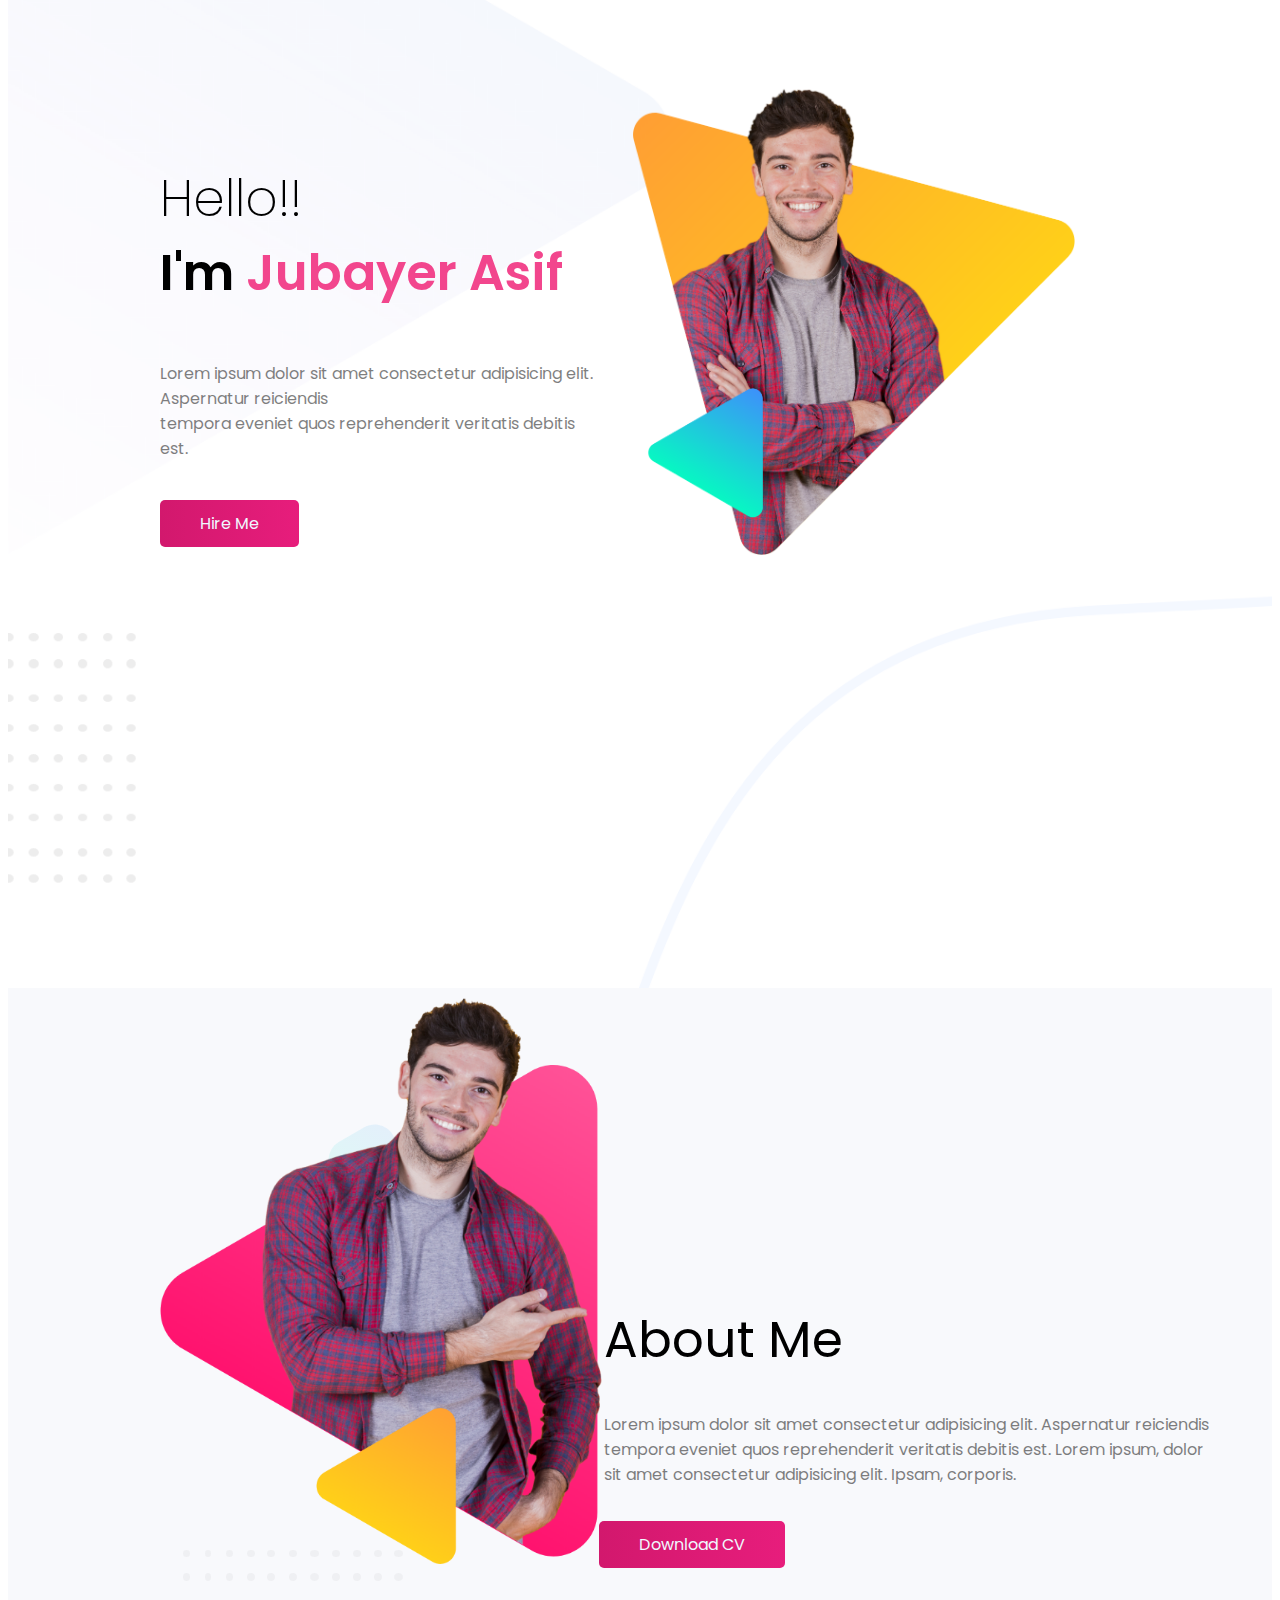
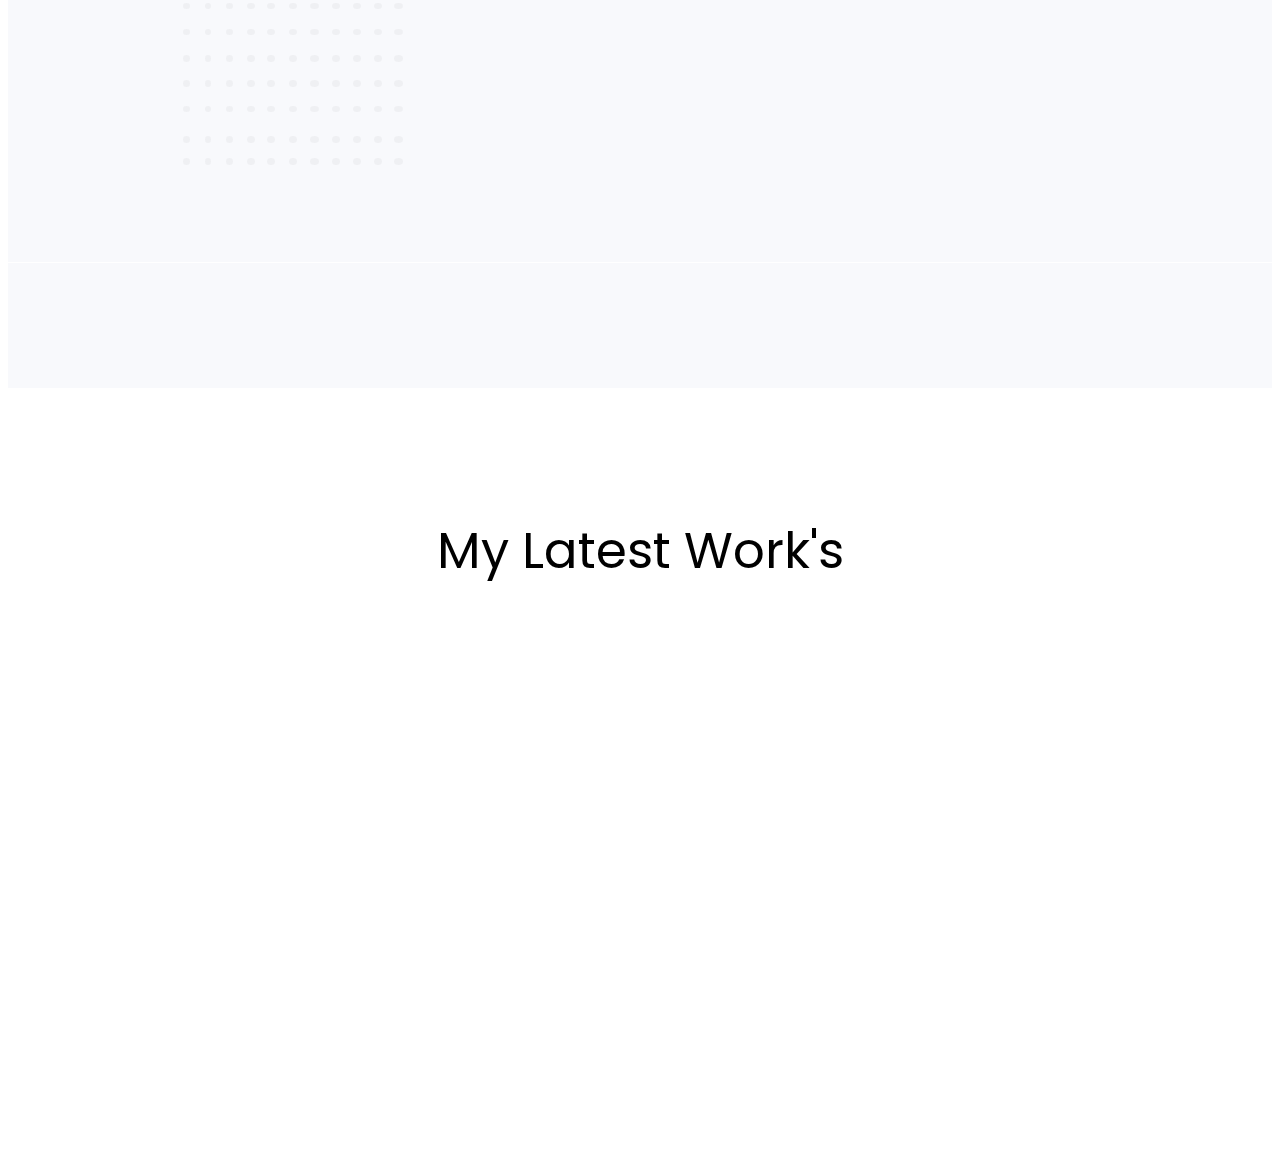
==== index.html @ d5808953 "diaos" ====
<!DOCTYPE html>
<html lang="en">
<head>
  <meta charset="UTF-8">
  <meta http-equiv="X-UA-Compatible" content="IE=edge">
  <meta name="viewport" content="width=device-width, initial-scale=1.0">
  <!-- Web Icon-->
  <link rel="shortcut icon" href="assets/img/favicon.png" type="image/x-icon">
  <!-- Origin CSS-->
  <link rel="stylesheet" href="assets/css/style.css">
  <!----Font Awesome---->
  <link rel="stylesheet" href="https://use.fontawesome.com/releases/v5.15.1/css/all.css">
  <title>Portfolio</title>
</head>
<body>
  <section class="top-banner">
    <div class="half-width">
        <h1 style="font-size: 50px; font-weight: 200;">Hello!!</h1>
        <p style="font-weight: 600; font-size: 50px; margin-top: -35px;">I'm<span style="color: #f2468d;"> Jubayer Asif</span></p>
        <p style="opacity: 50%;">Lorem ipsum dolor sit amet consectetur adipisicing elit. Aspernatur reiciendis <br> tempora eveniet quos reprehenderit veritatis debitis est.</p>

        <div class="btn">
          <a href="assets/404-page/404.html" target="_blank">Hire Me</a>
        </div>
    </div>
    <div class="half-width" style="margin-left: -20px; margin-top: 75px;">
      <img src="assets\img\max.png" alt="">
    </div>
  </section>

  <section class="about-section">
    <div class="half-width" style="margin-top: -15px;">
      <img src="assets\img\max_dream.png" alt="">
    </div>
    <div class="half-width">
      <div class="text" style="margin-left: -175px; margin-top: 175px;">
        <h1 style="font-size: 50px; font-weight: 400;">About Me</h1>
        <p style="opacity: 50%;">Lorem ipsum dolor sit amet consectetur adipisicing elit. Aspernatur reiciendis <br> tempora eveniet quos reprehenderit veritatis debitis est. Lorem ipsum, dolor <br> sit amet consectetur adipisicing elit. Ipsam, corporis.</p>
      </div>
      <div class="btn" style="margin-left: -180px; margin-top: 45px;">
        <a href="assets/404-page/404.html" target="_blank">Download CV</a>
      </div>
    </div>
  </section>

  <section class="work-section">
    <h1 style="font-size: 50px; font-weight: 400; text-align: center;">My Latest Work's</h1>
    <div class="box">

      
    </div>
  </section>




  
</body>
</html>
---- assets/css/style.css ----
/*----------------------------------------------------
@Author: "JUBAYER HASAN ASIF"
This file contains the styling for the actual theme, this
is the file you need to edit to change the look of the
theme.
---------------------------------------------------- */

/*--- Fonts --- */
@import url('https://fonts.googleapis.com/css2?family=Poppins:ital,wght@0,100;0,200;0,300;0,400;0,500;0,600;0,700;0,800;0,900;1,100;1,200;1,300;1,400;1,500;1,600;1,700;1,800;1,900&display=swap');

/*--- Main CSS --- */
body{
    /* margin: 0; */
    font-family: 'Poppins', sans-serif;
}

.top-banner{
    background-image: url("../img/header-bg.png");
    background-repeat: no-repeat;
    margin-top: -20px;
    /* width: 100vh; */
    background-size: cover;
    height: 1000px;
    padding: 0;
    
} 
.half-width{
    width: 35%;
    float: left;
    margin-left: 10%;
    padding: 2%;
    margin-top: 9%;
}
.half-width img{
    width: 100%;
}
.half-width a{
    text-decoration: none;
    padding: 12px 40px;
    background: linear-gradient(90deg, rgba(159,70,125,1) 0%, rgba(210,24,109,1) 0%, rgba(231,29,124,1) 100%);
    border-radius: 5px;
    -webkit-border-radius: 5px;
    -moz-border-radius: 5px;
    -ms-border-radius: 5px;
    -o-border-radius: 5px;
    color: aliceblue;
}
.half-width > .btn{
    margin-top: 50px;
}
.about-section{
    background-image: url("../img/biography-bg.png");
    height: 1000px;
    padding: 0;
}
.work-section{
    background-image: url("../img/latest-work-bg.png");
    height: 650px ;
    margin-top: 125px;
}
.box{
    margin-left: 25px;
    margin-right: 25px;
}




/* Thanks for watching */
/* 23/12/2022 */
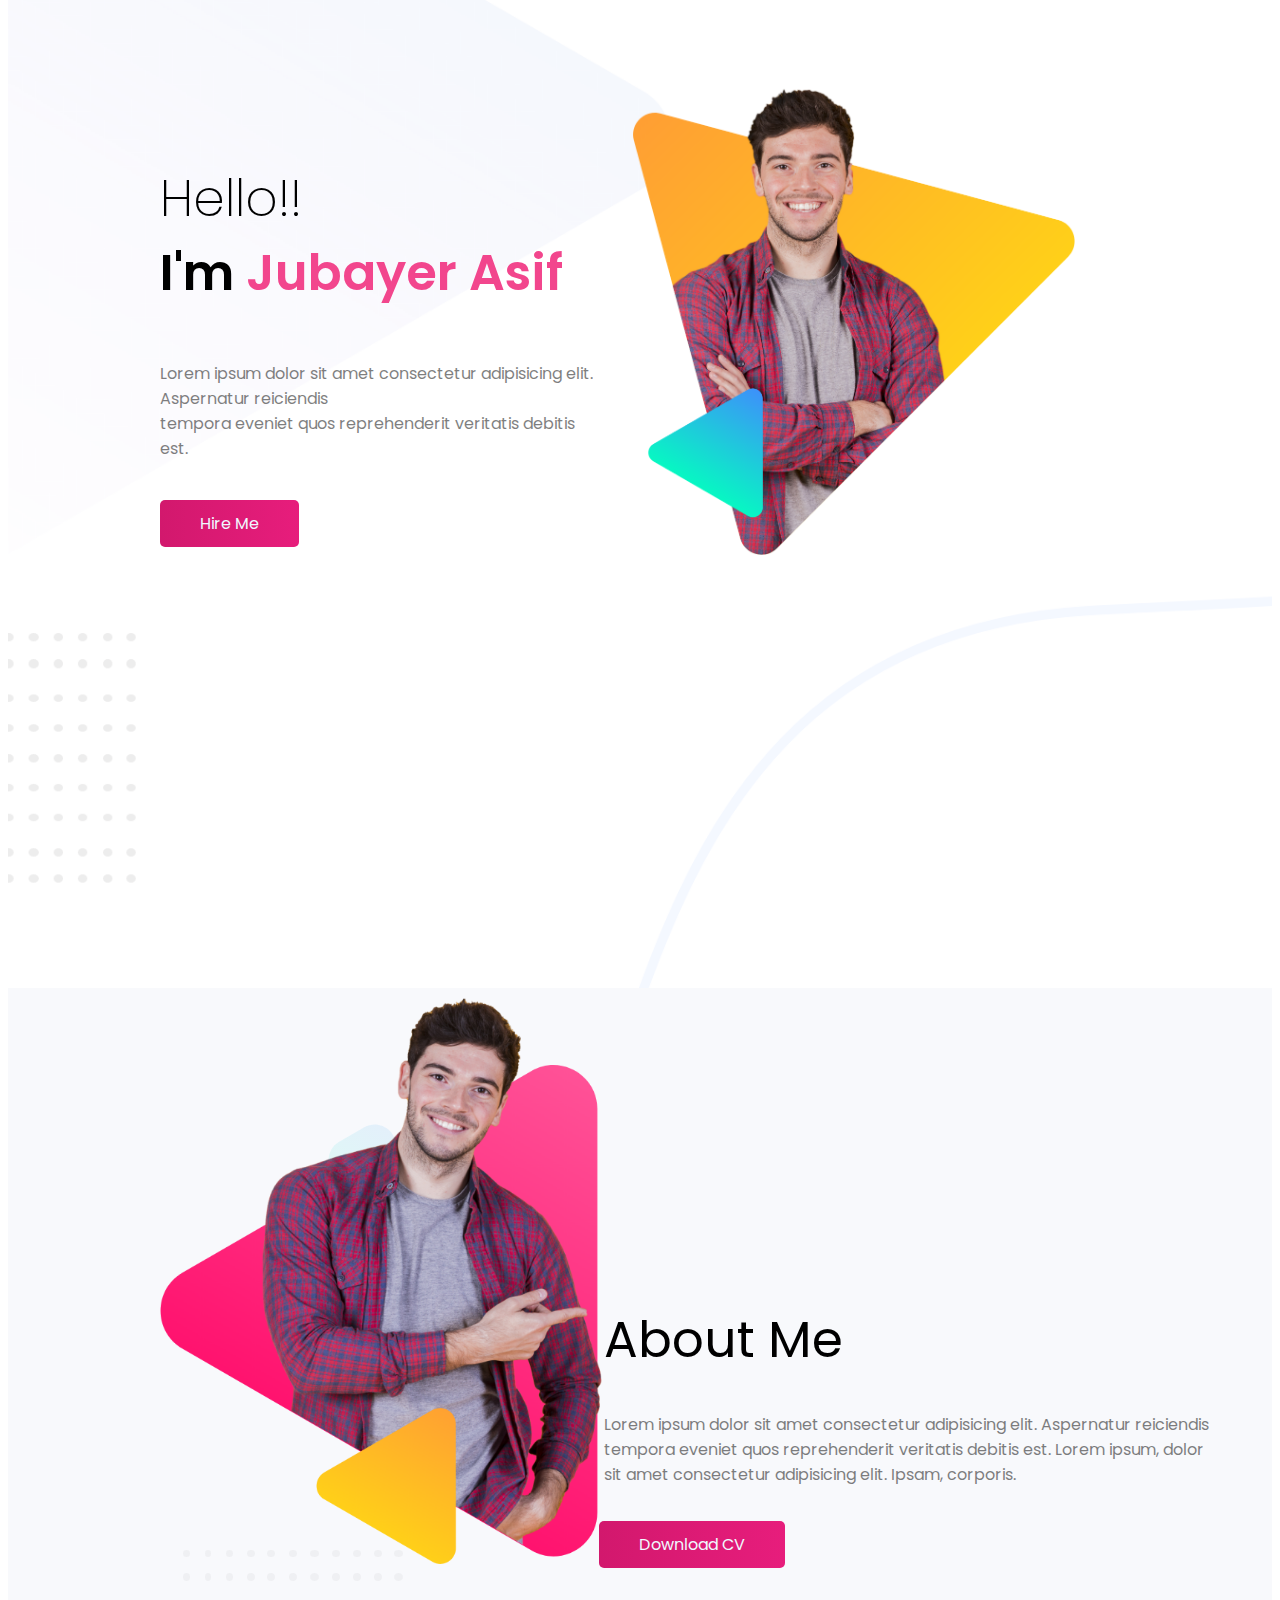
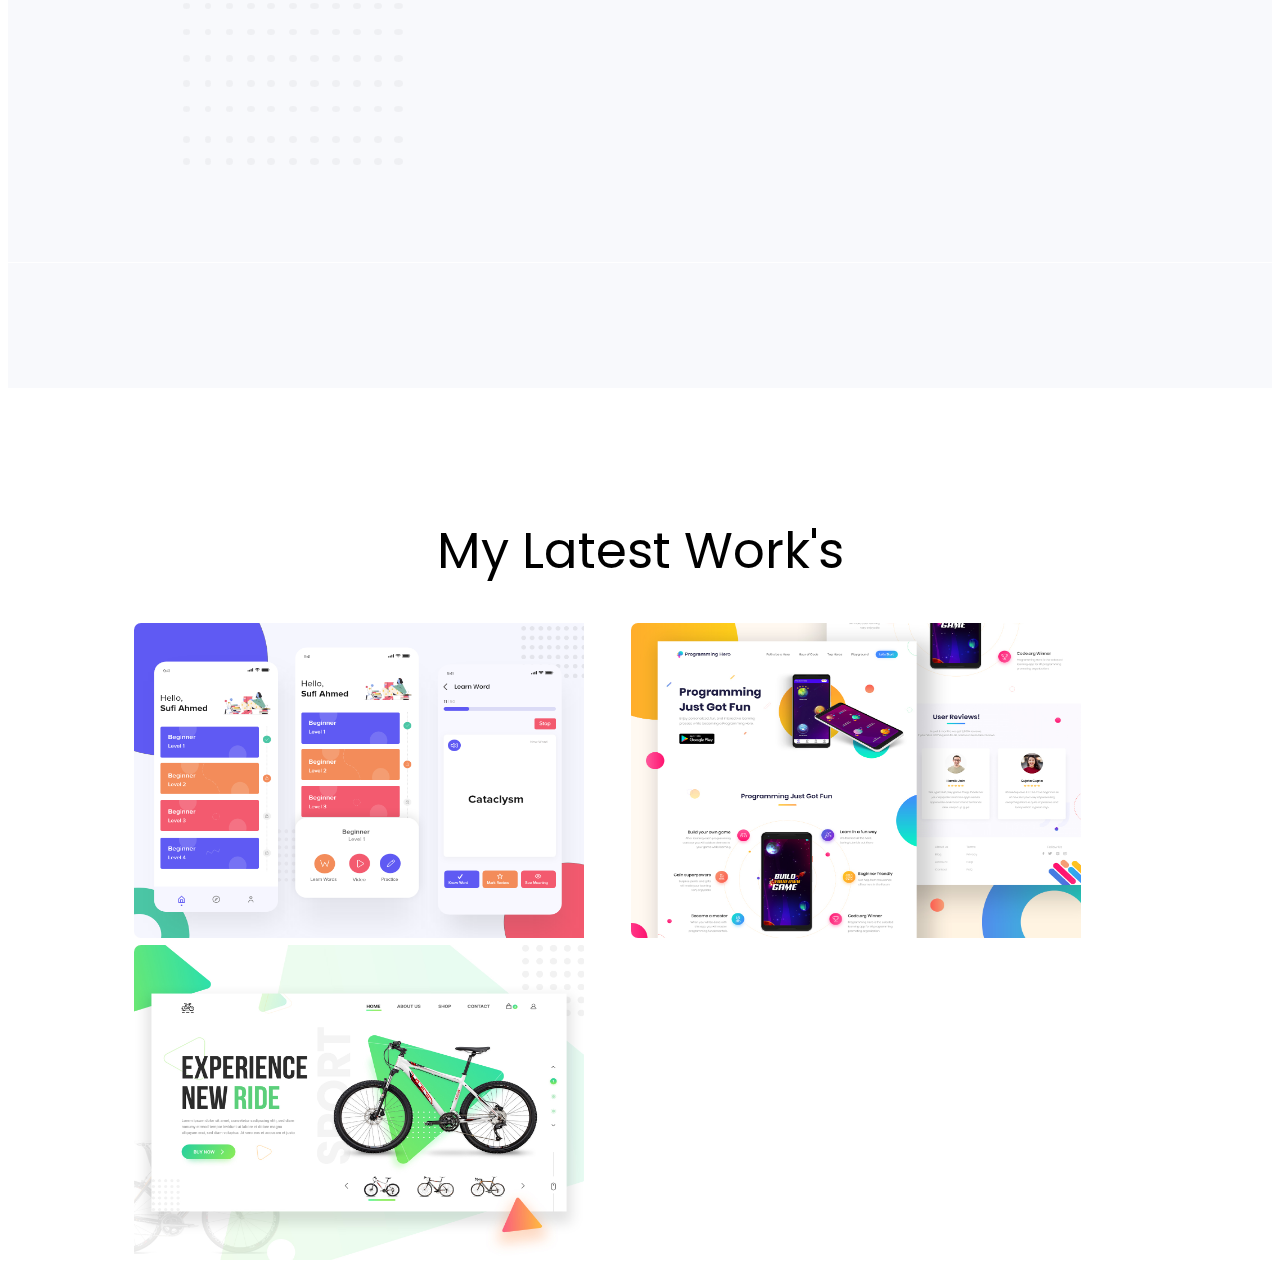
==== commit 17d615d4: "work-section-done" ====
--- a/index.html
+++ b/index.html
@@ -44,8 +44,11 @@
   </section>
 
   <section class="work-section">
-    <h1 style="font-size: 50px; font-weight: 400; text-align: center;">My Latest Work's</h1>
+    <h1 style="font-size: 50px; font-weight: 400; text-align: center; margin-top: 125px;">My Latest Work's</h1>
     <div class="box">
+      <img src="assets/img/work-1.png" alt="">
+      <img src="assets/img/work-3.jpg" alt="">
+      <img src="assets/img/work-2.jpg" alt="">
 
       
     </div>
--- a/assets/css/style.css
+++ b/assets/css/style.css
@@ -56,11 +56,21 @@
 .work-section{
     background-image: url("../img/latest-work-bg.png");
     height: 650px ;
-    margin-top: 125px;
 }
 .box{
-    margin-left: 25px;
-    margin-right: 25px;
+    margin-left: 10%;
+    padding-right: 5%;
+}
+.work-section> .box > img{
+    width: 450px;
+    height: 315px;
+    padding-right: 4%;
+    justify-content: center;
+    border-radius: 7px;
+    -webkit-border-radius: 7px;
+    -moz-border-radius: 7px;
+    -ms-border-radius: 7px;
+    -o-border-radius: 7px;
 }
 
 
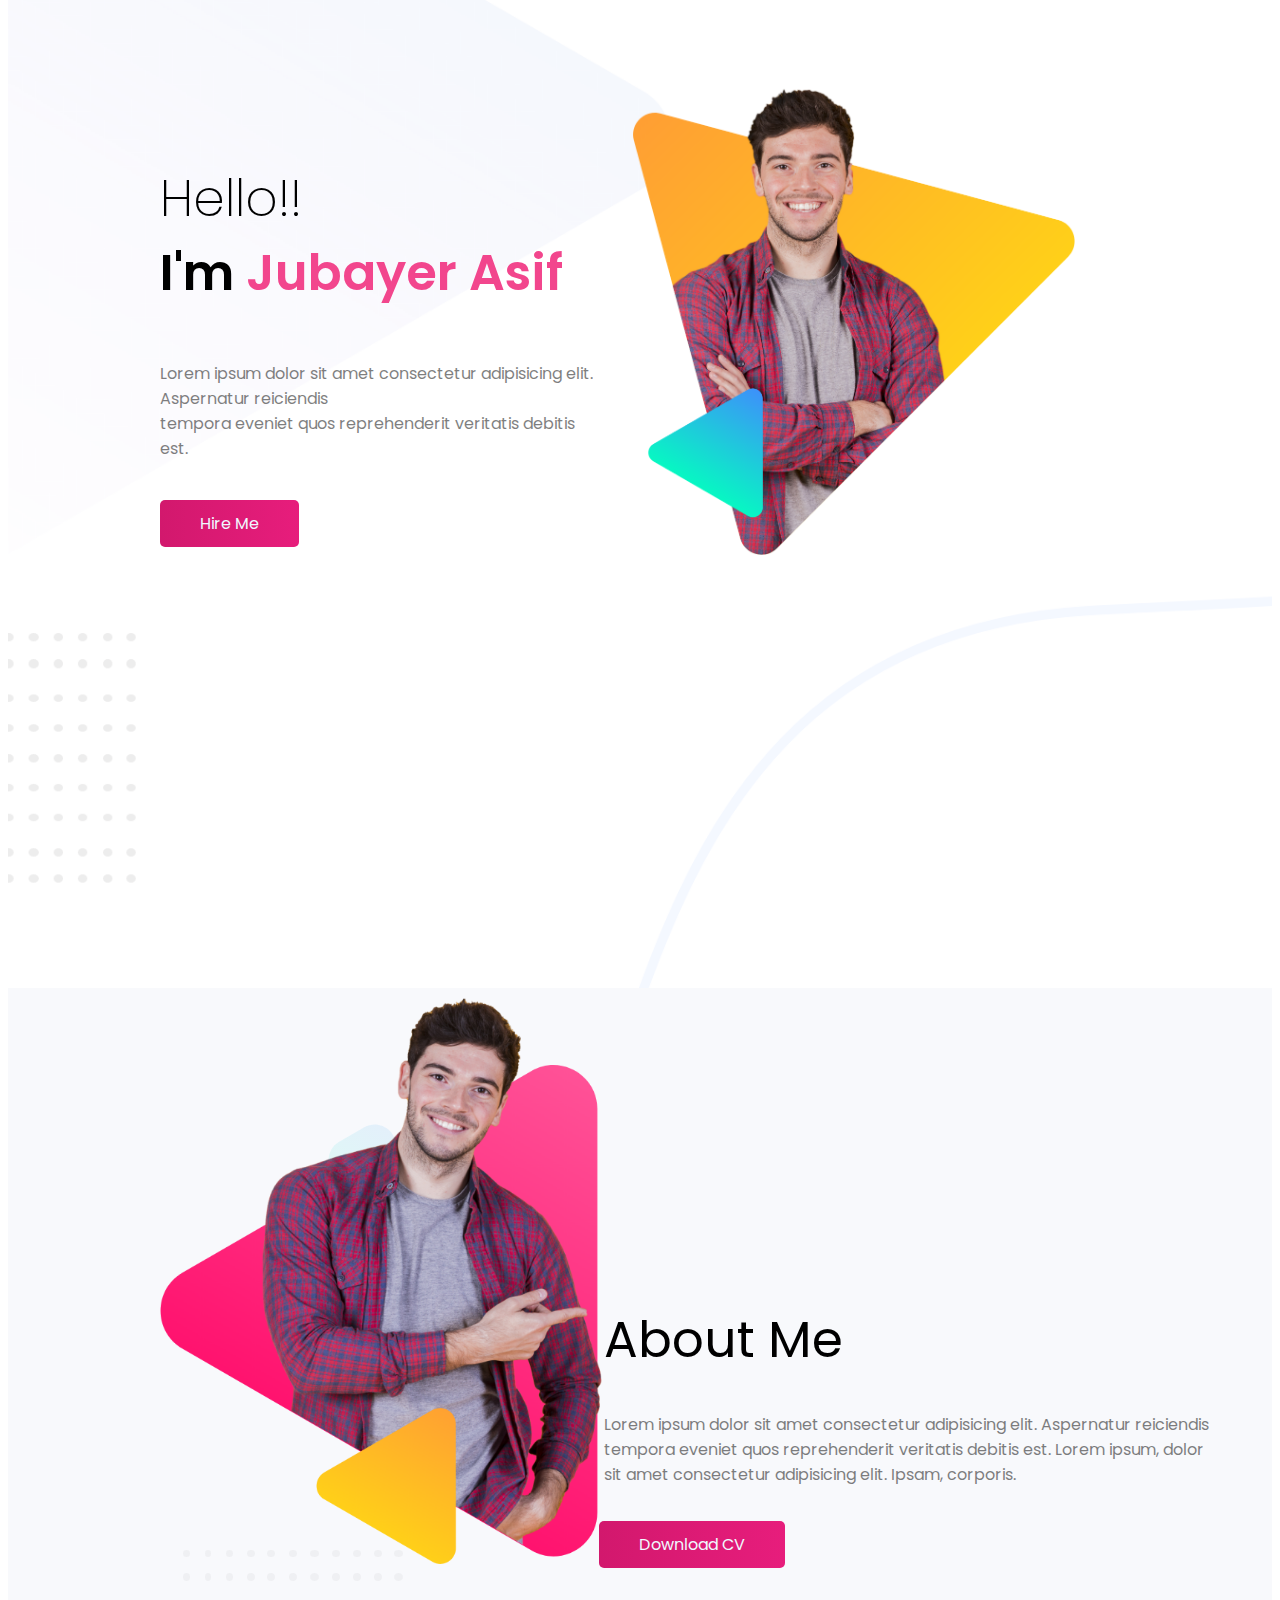
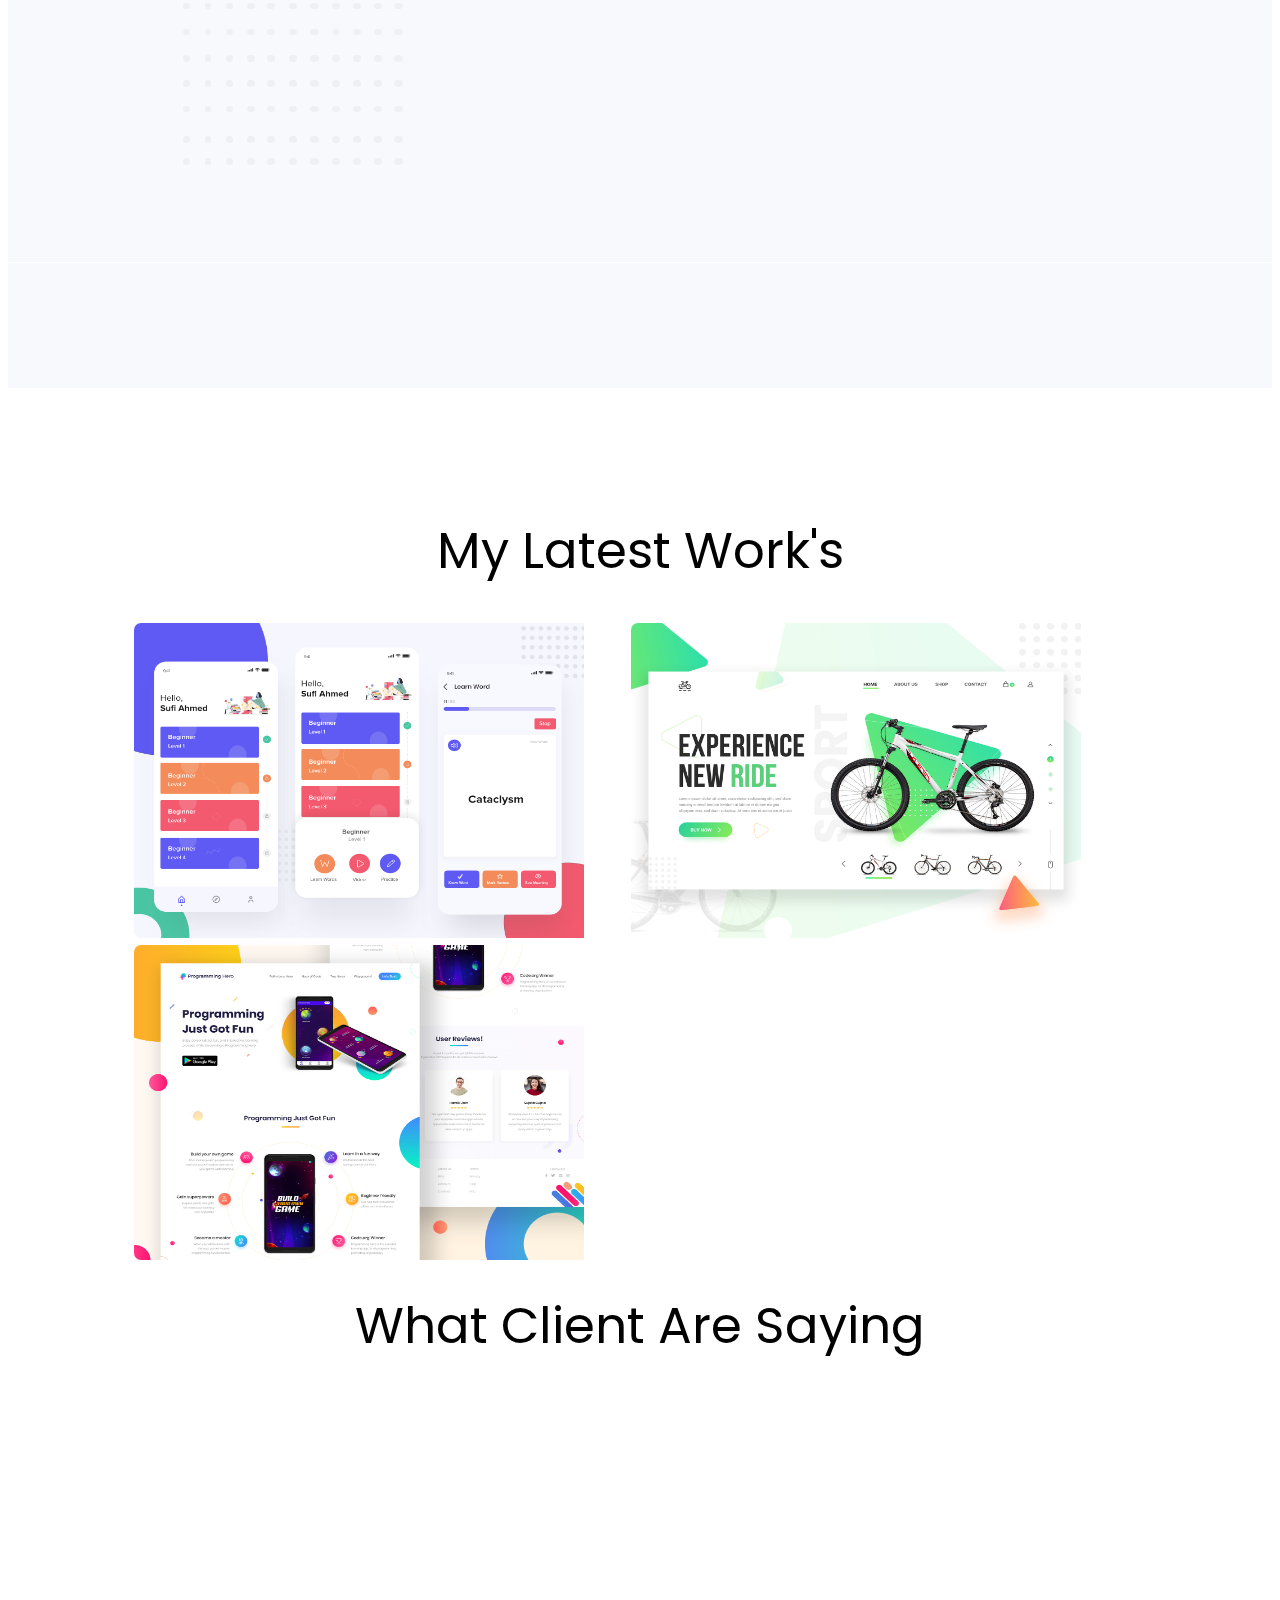
==== commit 4861b318: "making-footer" ====
--- a/index.html
+++ b/index.html
@@ -47,13 +47,14 @@
     <h1 style="font-size: 50px; font-weight: 400; text-align: center; margin-top: 125px;">My Latest Work's</h1>
     <div class="box">
       <img src="assets/img/work-1.png" alt="">
+      <img src="assets/img/work-2.jpg" alt="">
       <img src="assets/img/work-3.jpg" alt="">
-      <img src="assets/img/work-2.jpg" alt="">
-
-      
     </div>
   </section>
 
+  <footer>
+    <h1 style="font-size: 50px; font-weight: 400; text-align: center; margin-top: 125px;">What Client Are Saying</h1>
+  </footer>
 
 
 
--- a/assets/css/style.css
+++ b/assets/css/style.css
@@ -72,7 +72,13 @@
     -ms-border-radius: 7px;
     -o-border-radius: 7px;
 }
-
+footer{
+    background-image: url("../img/footer-bg.png");
+    height: 1000px;
+    padding: 0;
+    background-size: cover;
+    background-attachment: fixed;
+}
 
 
 
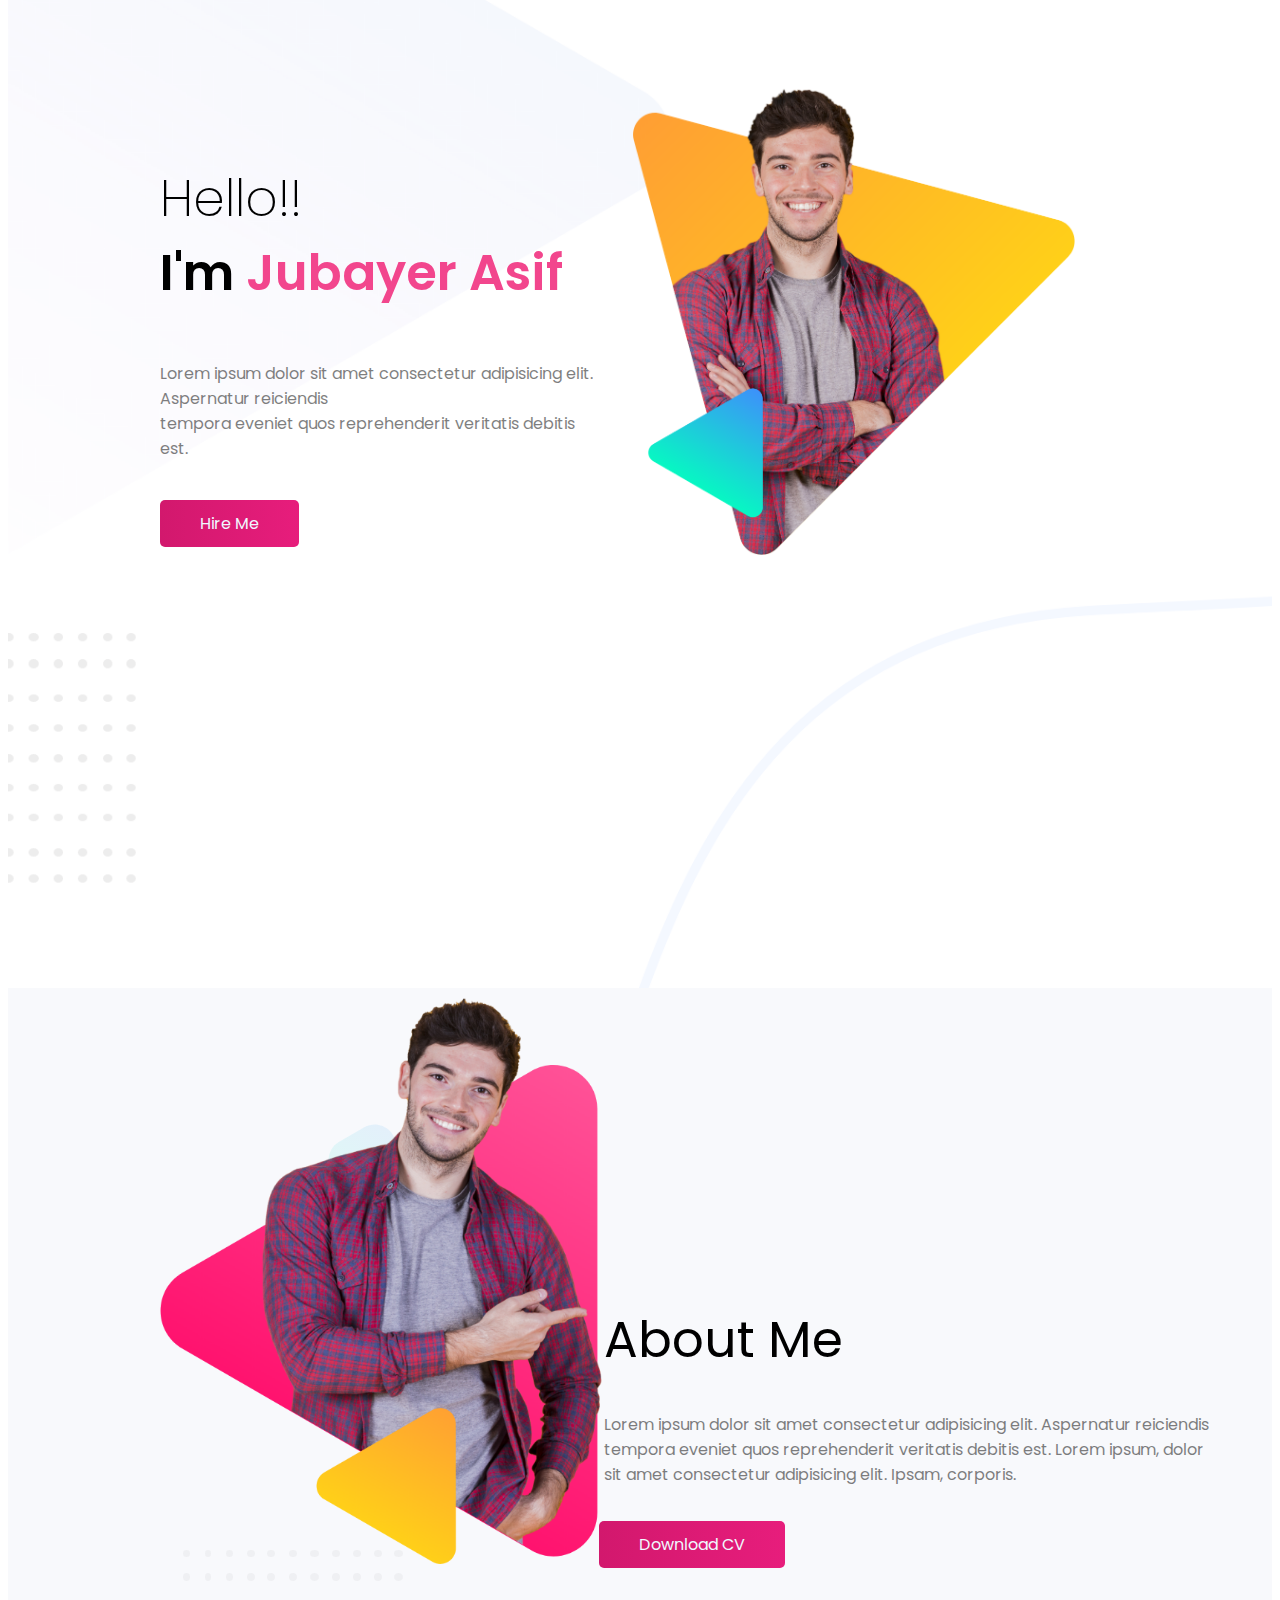
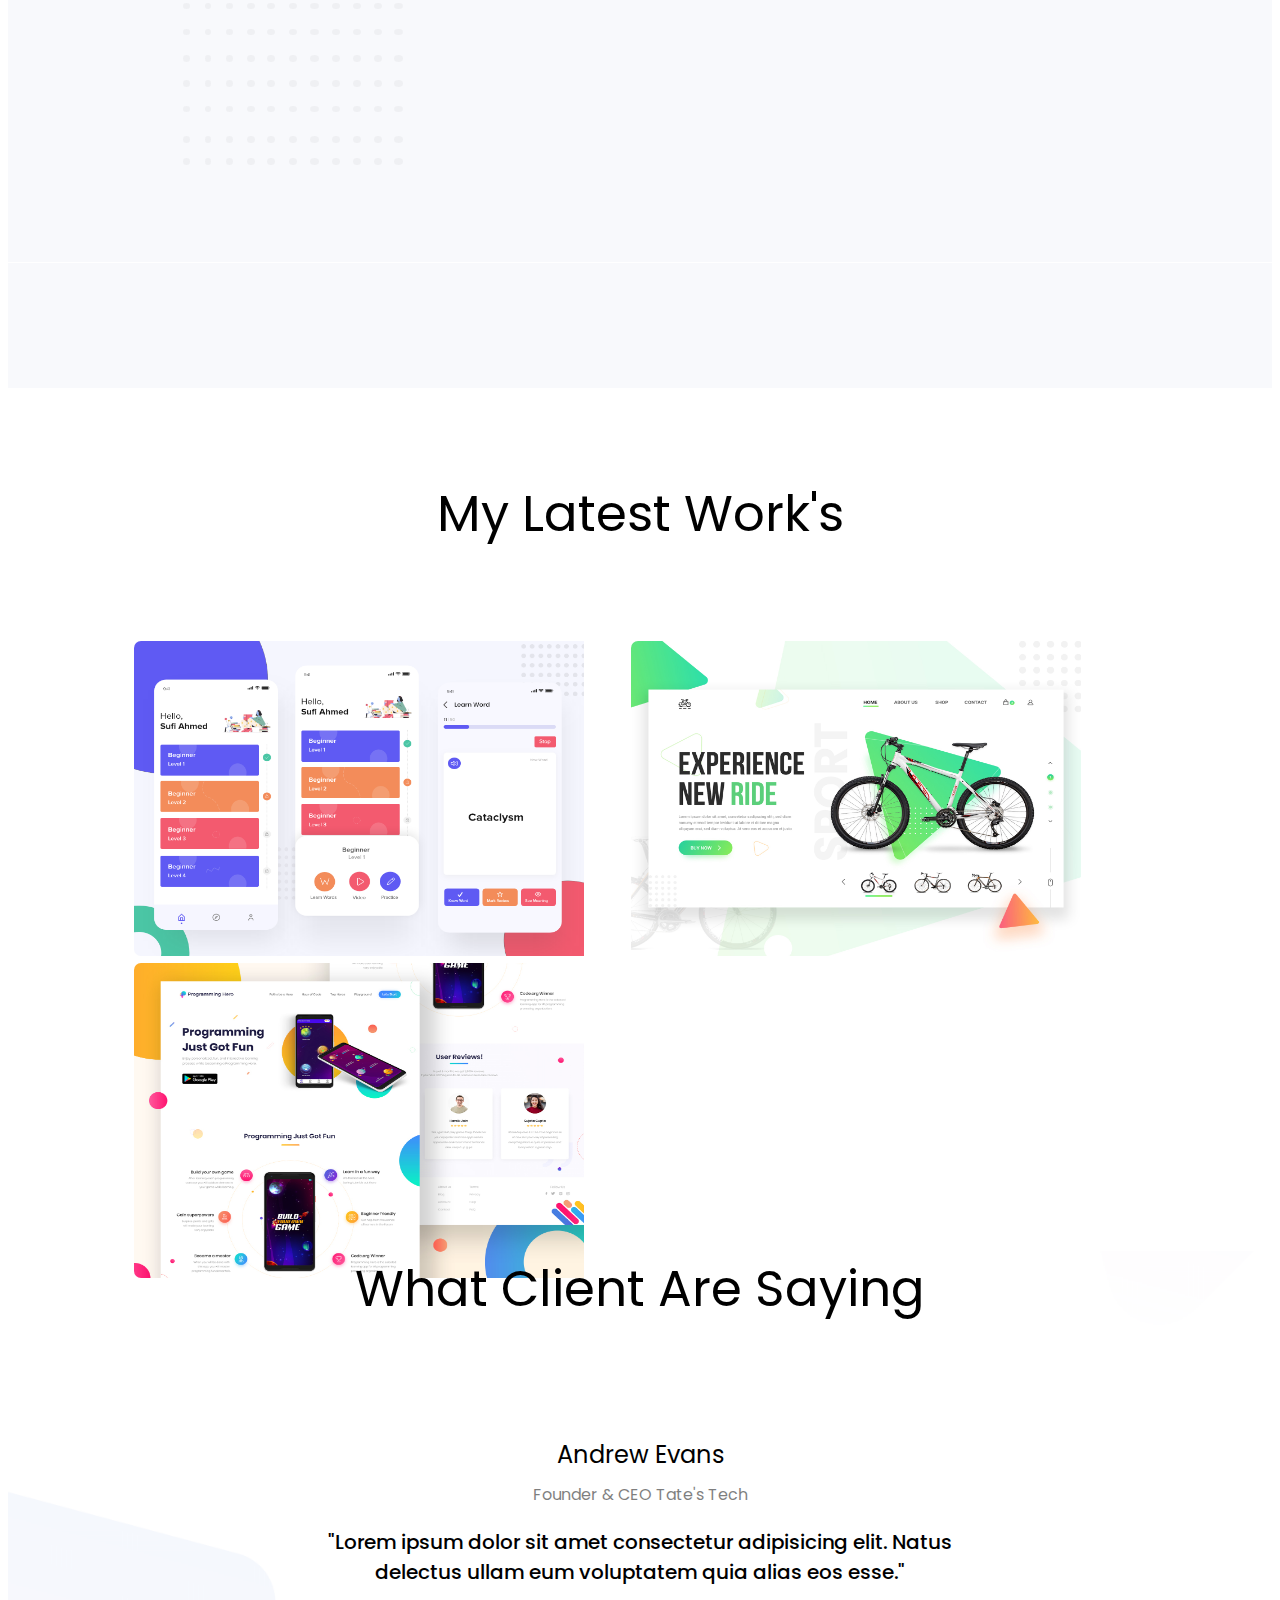
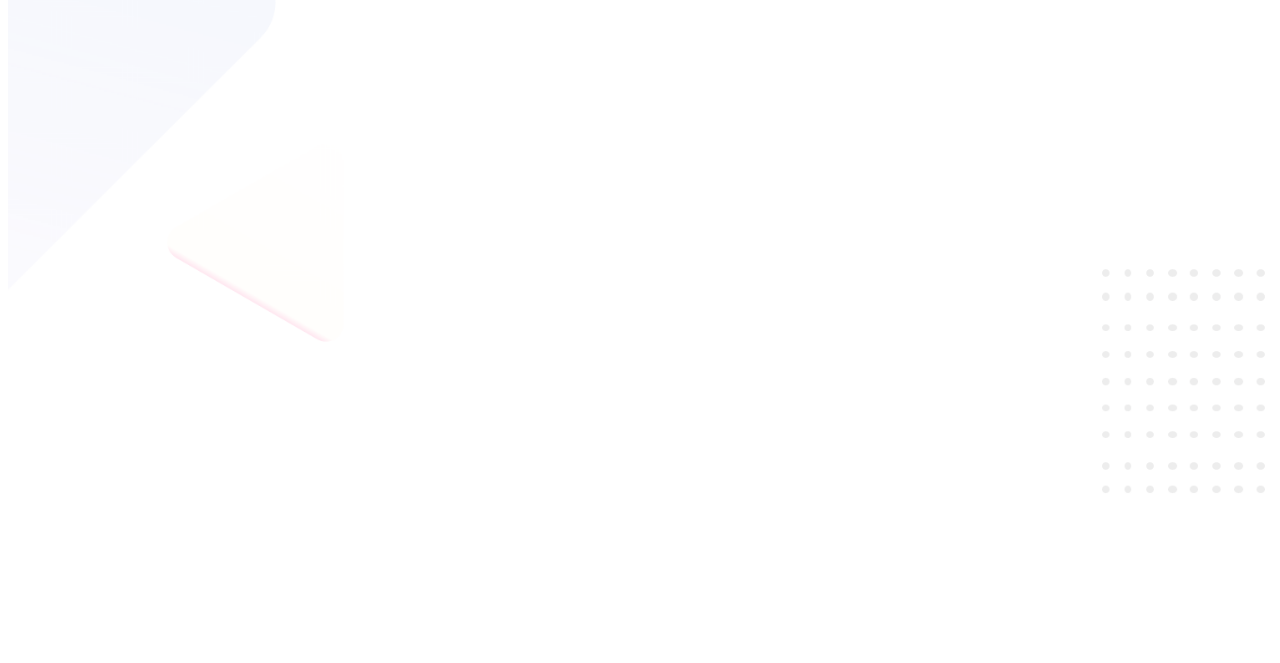
==== commit 76a22be7: "2-nd-working-on-footer" ====
--- a/index.html
+++ b/index.html
@@ -44,7 +44,7 @@
   </section>
 
   <section class="work-section">
-    <h1 style="font-size: 50px; font-weight: 400; text-align: center; margin-top: 125px;">My Latest Work's</h1>
+    <h1 style="font-size: 50px; font-weight: 400; text-align: center; margin-top: 7%;">My Latest Work's</h1>
     <div class="box">
       <img src="assets/img/work-1.png" alt="">
       <img src="assets/img/work-2.jpg" alt="">
@@ -52,8 +52,14 @@
     </div>
   </section>
 
-  <footer>
-    <h1 style="font-size: 50px; font-weight: 400; text-align: center; margin-top: 125px;">What Client Are Saying</h1>
+  <footer style="text-align: center;">
+    <h1 style="font-size: 50px; font-weight: 400;margin-top: 125px;">What Client Are Saying</h1>
+    <h2 style="font-weight: 400;margin-top: 110px;">Andrew Evans</h2>
+    <p style="opacity: 50%; margin-top: -10px; font-weight: 400;">Founder & CEO Tate's Tech</p>
+    <p style="font-size: 20px; font-weight: 500;">"Lorem ipsum dolor sit amet consectetur adipisicing elit. Natus <br> delectus ullam eum voluptatem quia alias eos esse."</p>
+    
+
+
   </footer>
 
 
--- a/assets/css/style.css
+++ b/assets/css/style.css
@@ -60,6 +60,7 @@
 .box{
     margin-left: 10%;
     padding-right: 5%;
+    margin-top: 7%;
 }
 .work-section> .box > img{
     width: 450px;
@@ -77,7 +78,8 @@
     height: 1000px;
     padding: 0;
     background-size: cover;
-    background-attachment: fixed;
+    background-position: center;
+    background-repeat: no-repeat;
 }
 
 
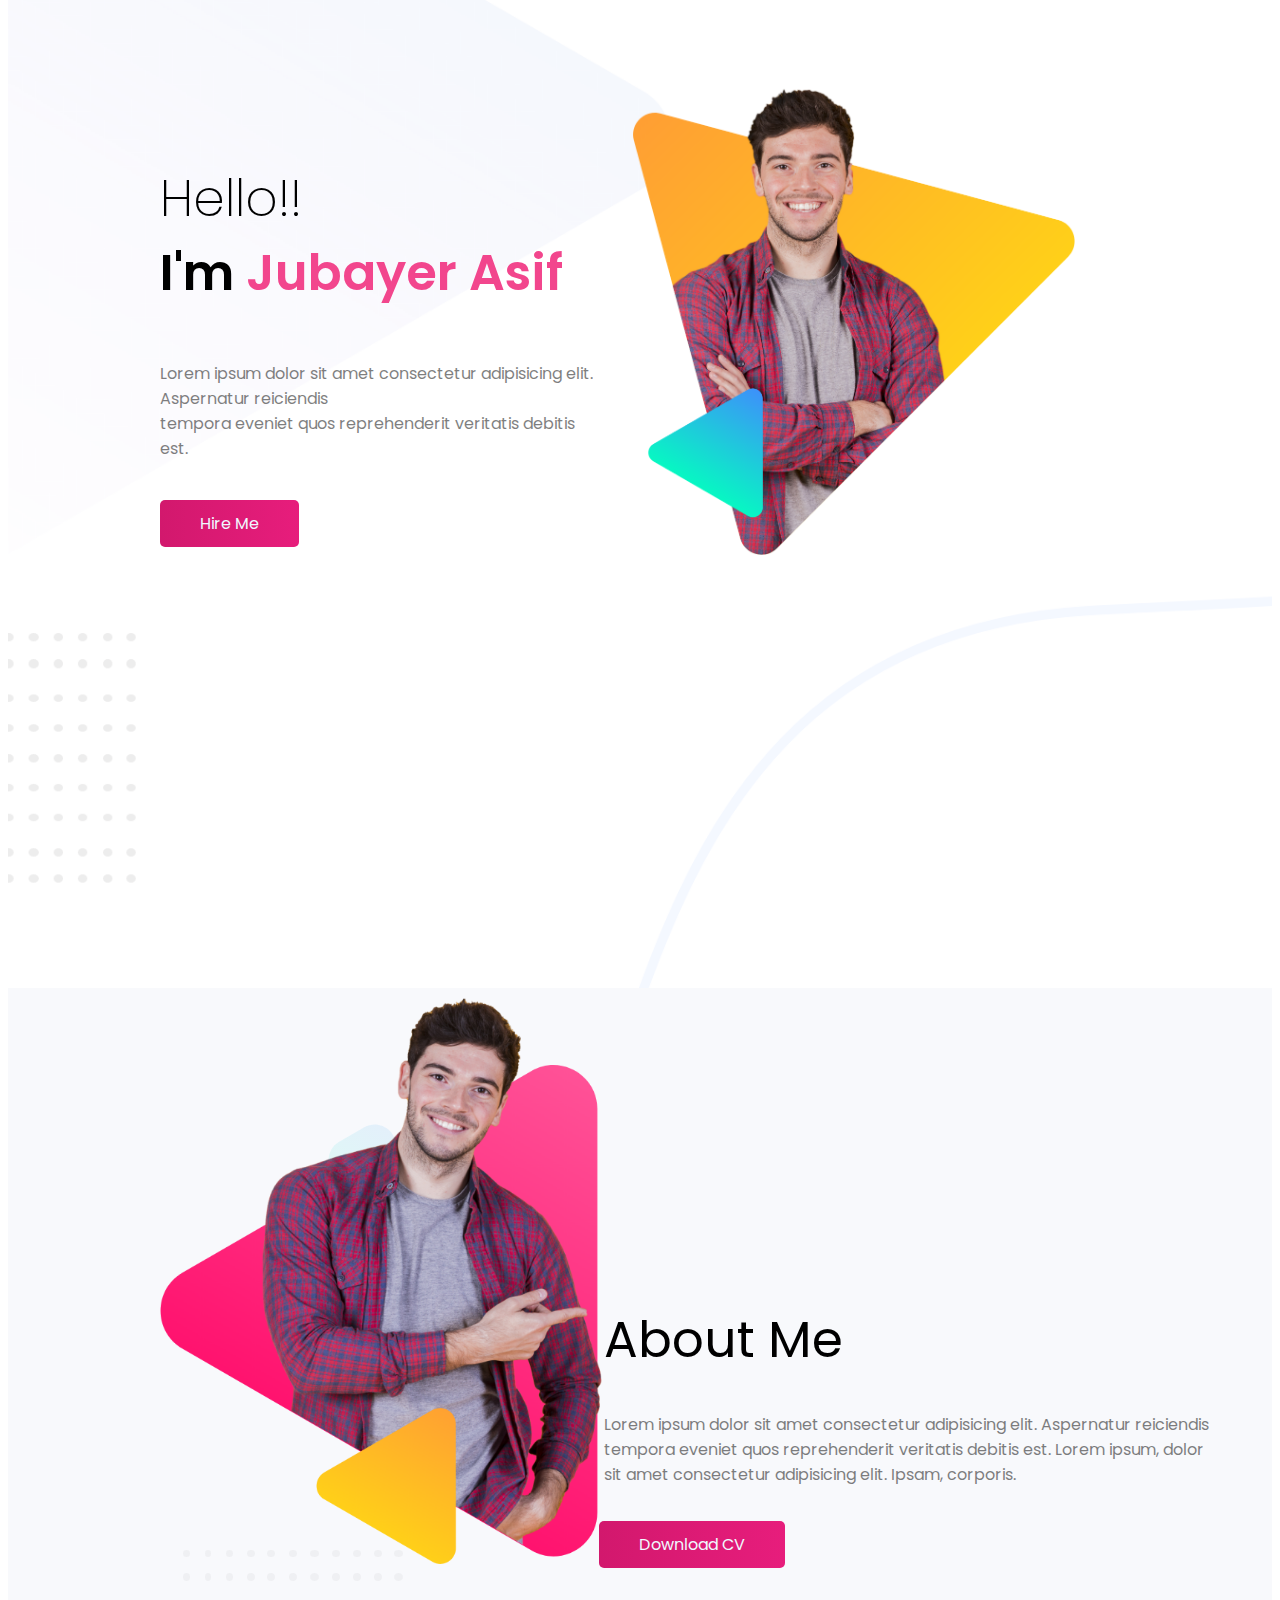
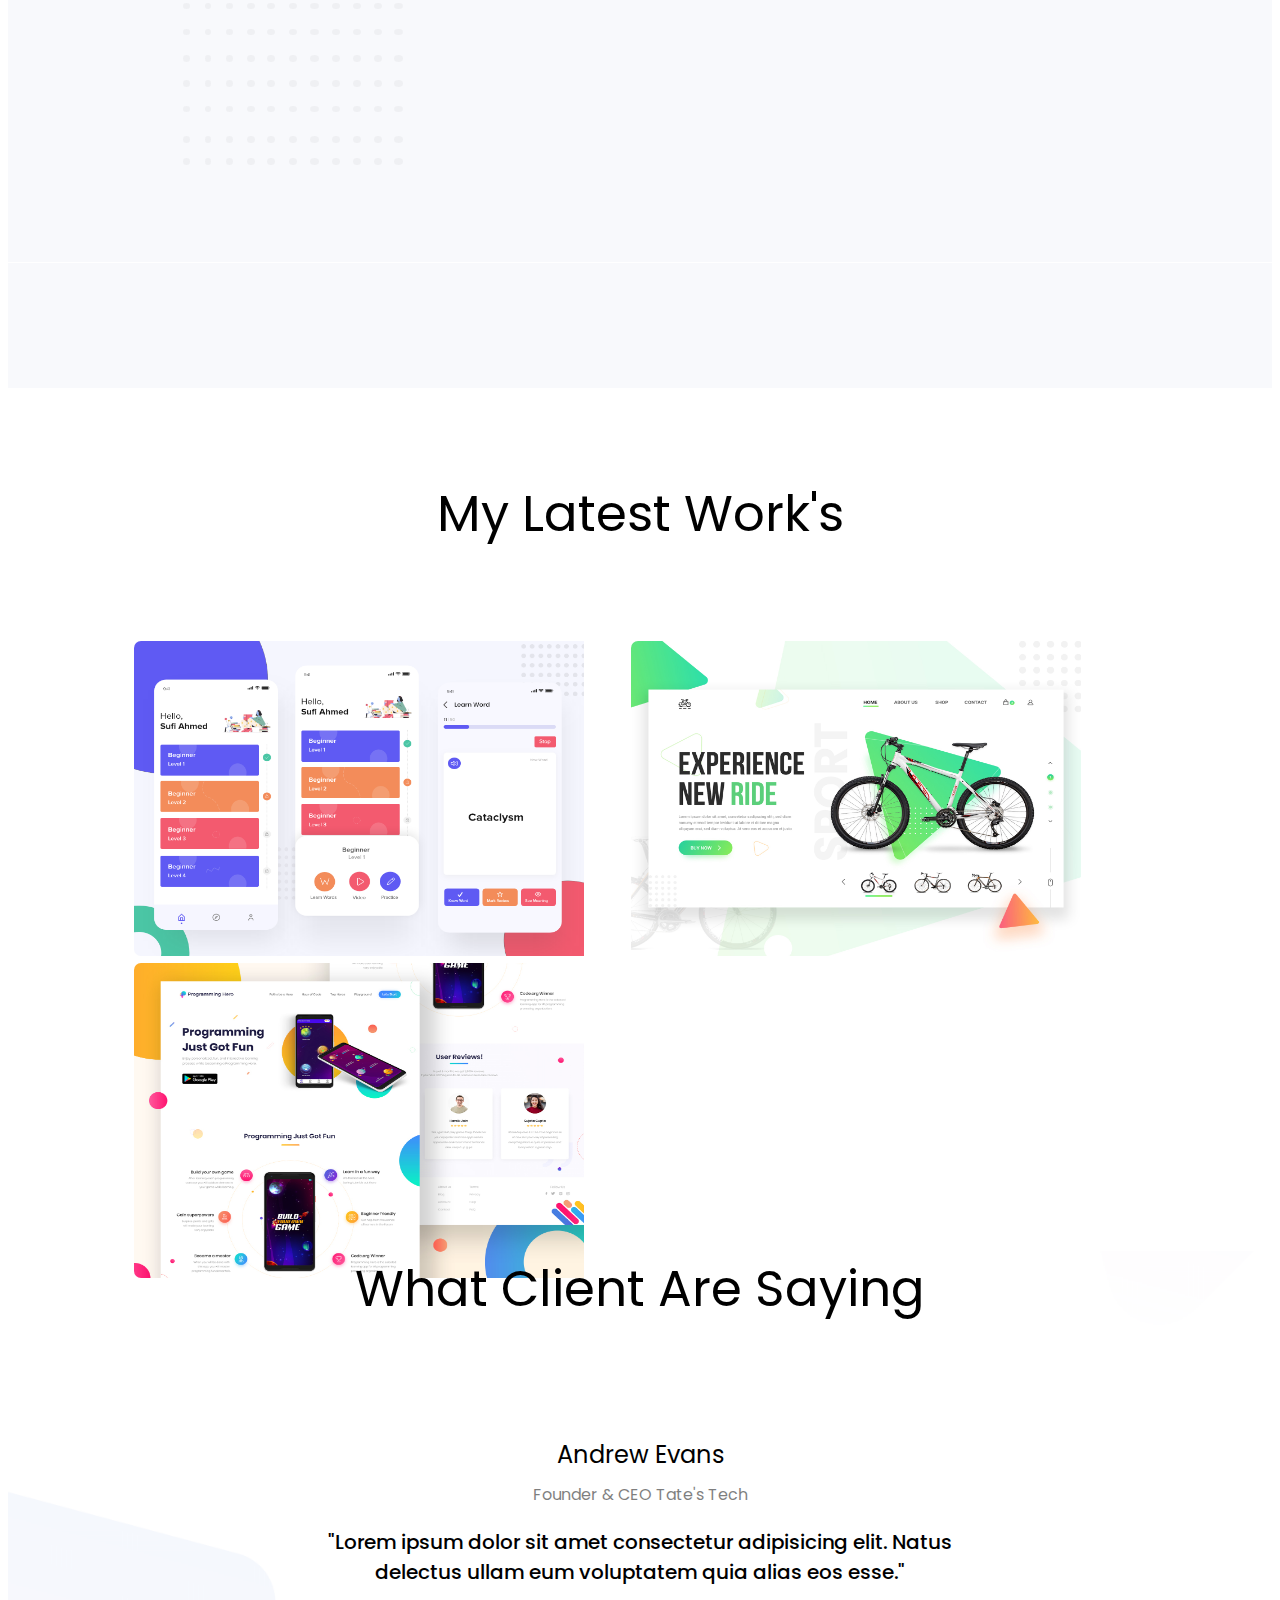
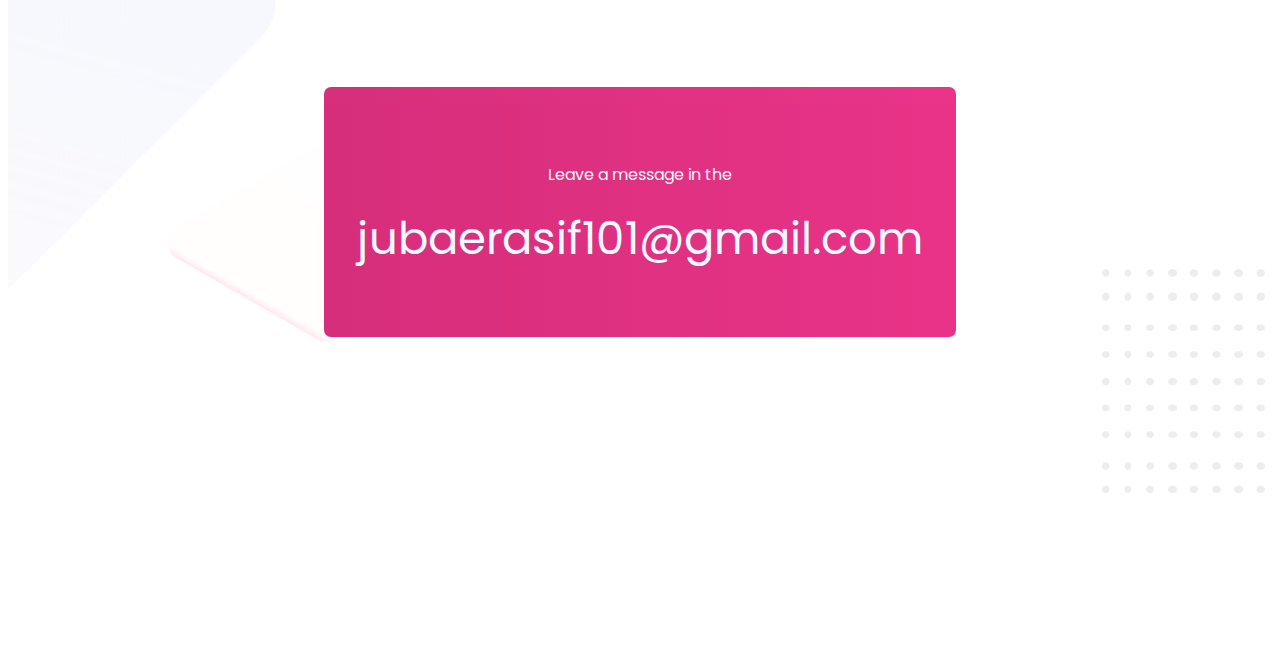
==== commit 46f1918e: "-big-fixing-in-footer" ====
--- a/index.html
+++ b/index.html
@@ -56,8 +56,12 @@
     <h1 style="font-size: 50px; font-weight: 400;margin-top: 125px;">What Client Are Saying</h1>
     <h2 style="font-weight: 400;margin-top: 110px;">Andrew Evans</h2>
     <p style="opacity: 50%; margin-top: -10px; font-weight: 400;">Founder & CEO Tate's Tech</p>
-    <p style="font-size: 20px; font-weight: 500;">"Lorem ipsum dolor sit amet consectetur adipisicing elit. Natus <br> delectus ullam eum voluptatem quia alias eos esse."</p>
-    
+    <p style="font-size: 20px; font-weight: 500; margin-bottom: 100px;">"Lorem ipsum dolor sit amet consectetur adipisicing elit. Natus <br> delectus ullam eum voluptatem quia alias eos esse."</p>
+
+    <div class="message-box">
+      <p style="margin-top: 25px;">Leave a message in the</p>
+      <p style="font-size: 45px; margin-top: 18px;">jubaerasif101@gmail.com</p>
+    </div>
 
 
   </footer>
--- a/assets/css/style.css
+++ b/assets/css/style.css
@@ -82,6 +82,21 @@
     background-repeat: no-repeat;
 }
 
+.message-box{
+    background: linear-gradient(90deg, rgba(159,70,125,1) 0%, rgba(210,24,109,1) 0%, rgba(231,29,124,1) 100%);
+    border-radius: 7px;
+    -webkit-border-radius: 7px;
+    -moz-border-radius: 7px;
+    -ms-border-radius: 7px;
+    -o-border-radius: 7px;
+    color: aliceblue;
+    text-align: center;
+    margin: auto;
+    width: 50%;
+    height: 20%;
+    padding-top: 50px;
+    opacity: 90%;
+}
 
 
 /* Thanks for watching */
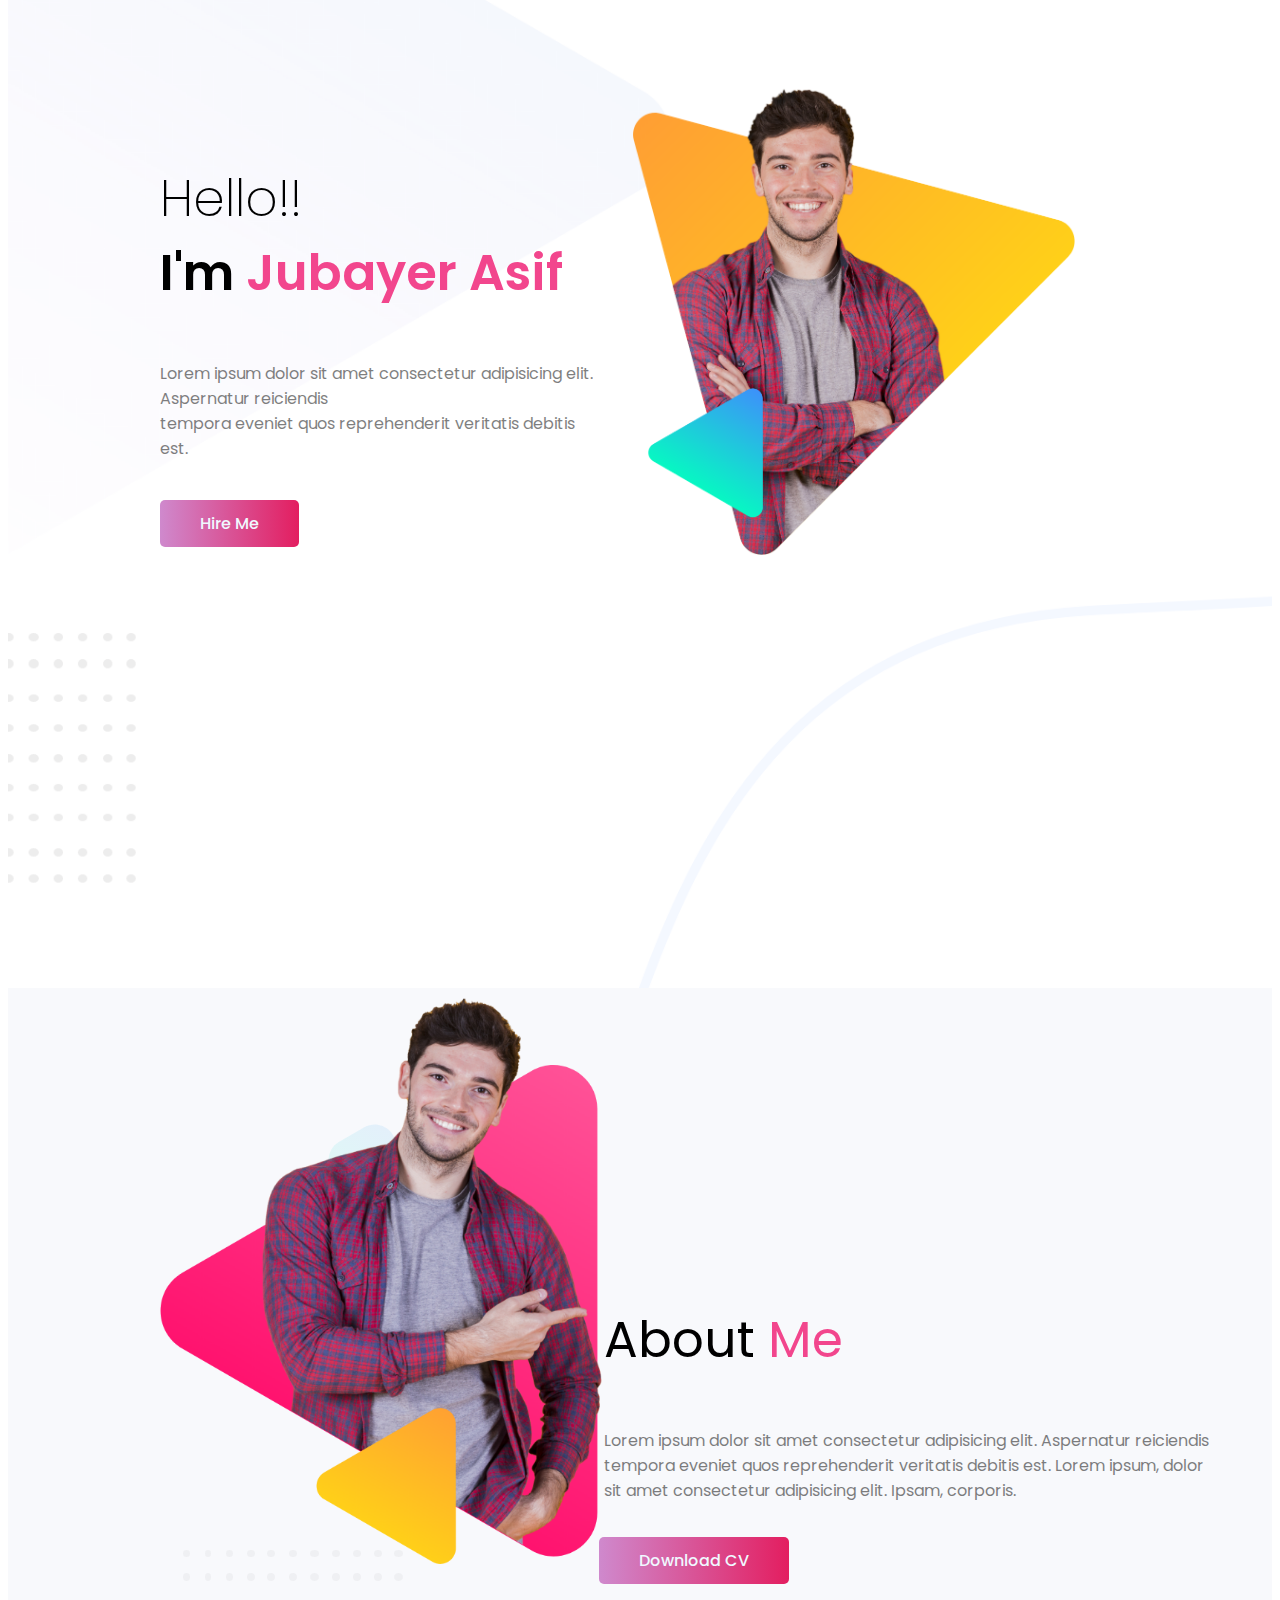
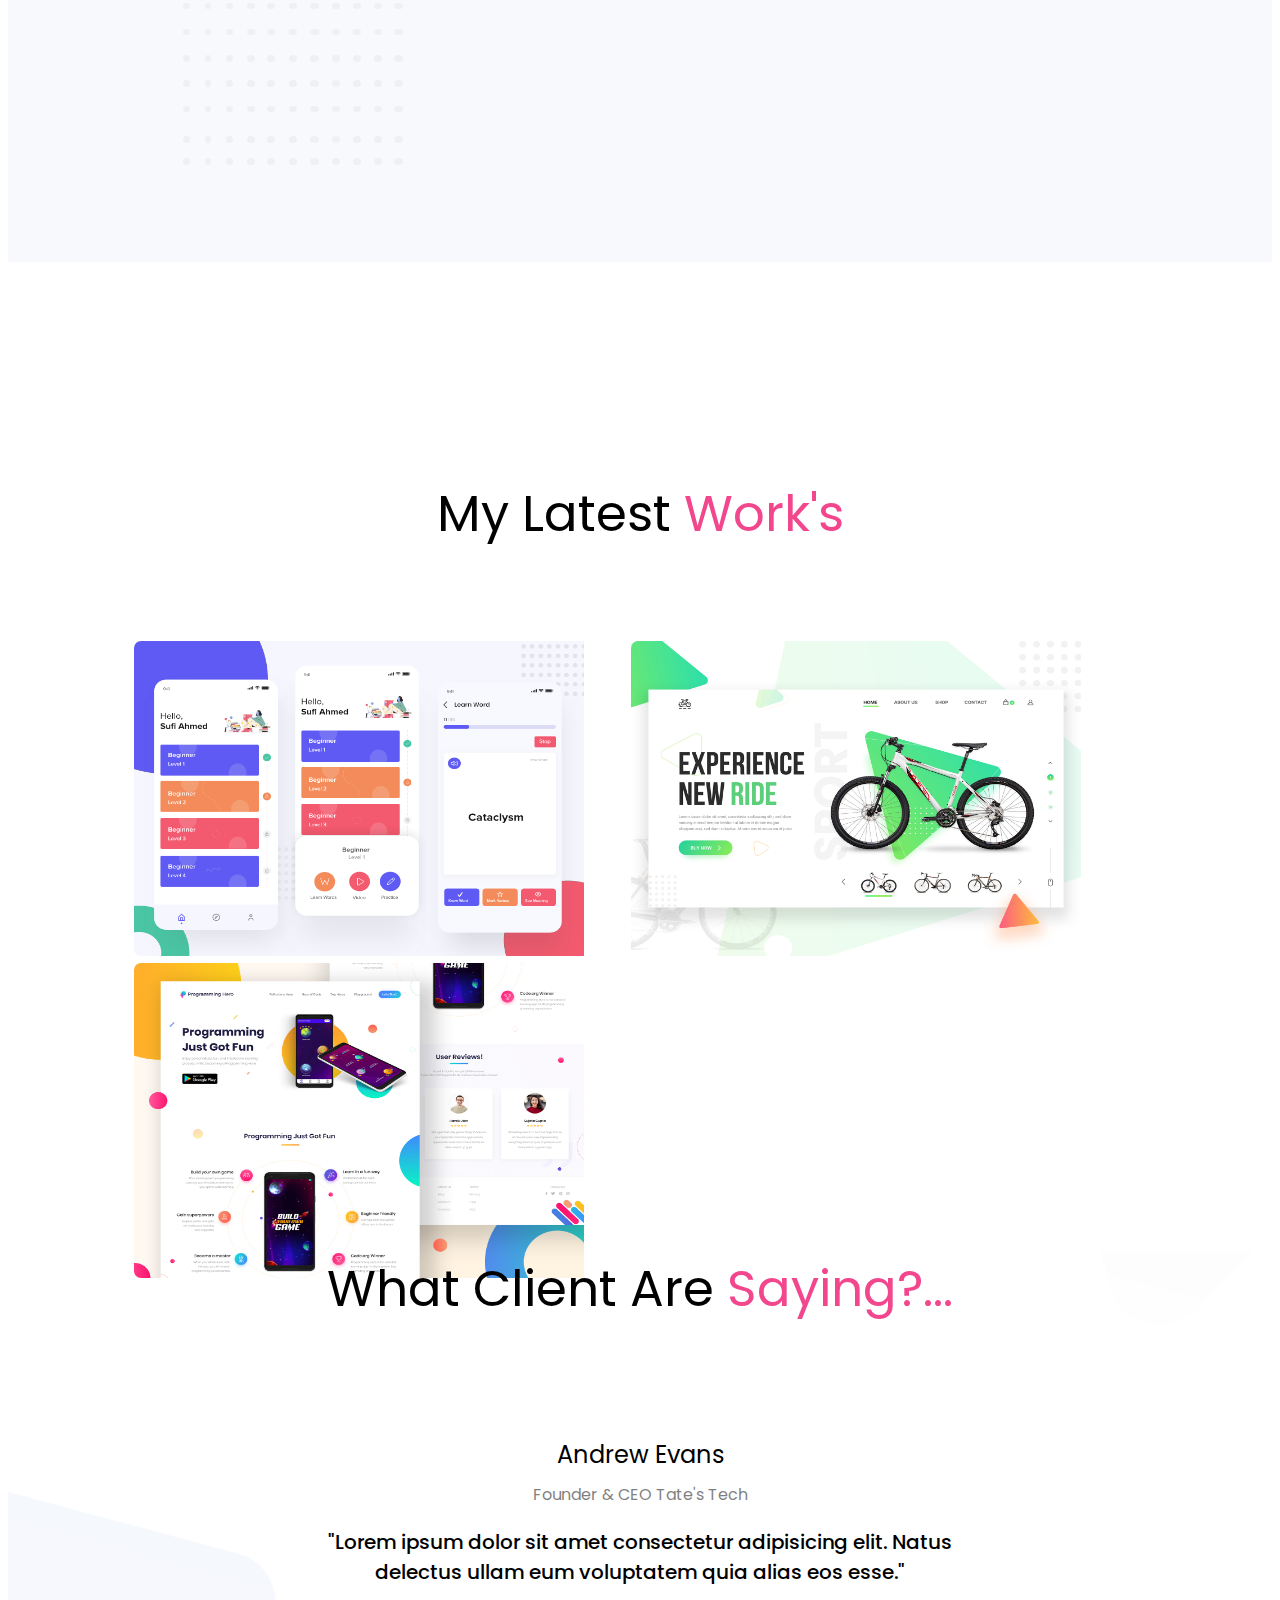
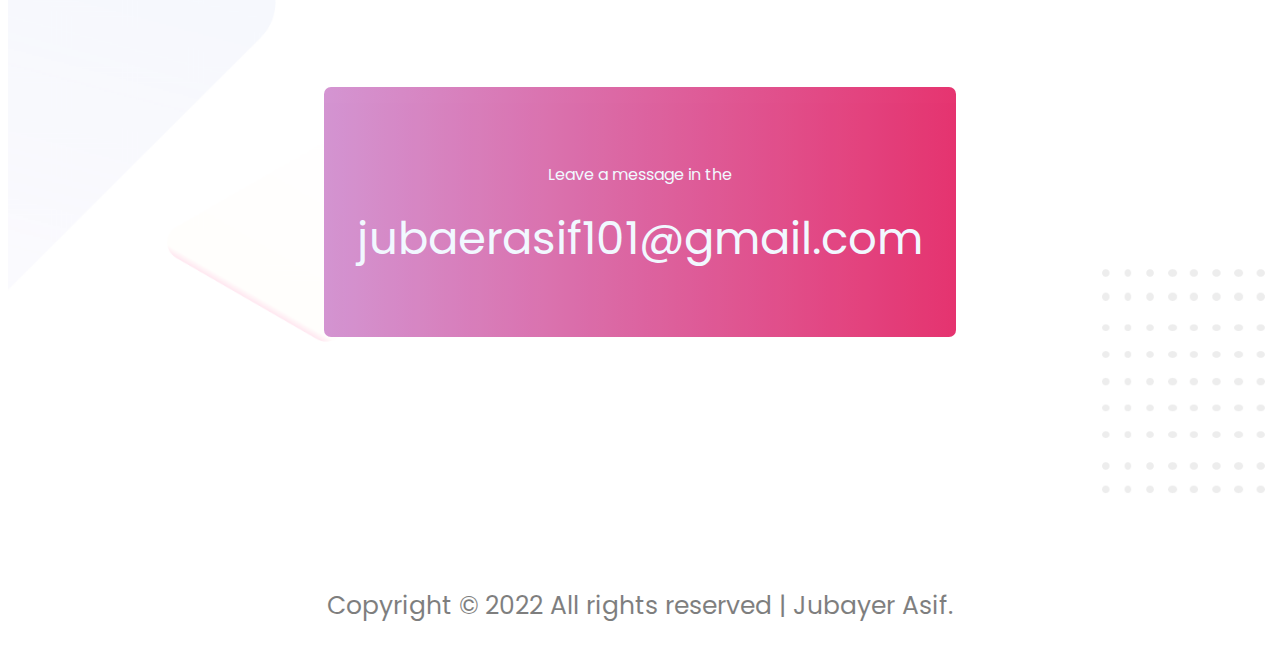
==== commit f1e316ff: "final-footer-done" ====
--- a/index.html
+++ b/index.html
@@ -34,7 +34,7 @@
     </div>
     <div class="half-width">
       <div class="text" style="margin-left: -175px; margin-top: 175px;">
-        <h1 style="font-size: 50px; font-weight: 400;">About Me</h1>
+        <h1 style="font-size: 50px; font-weight: 400;">About <span style="color: #f2468d;"> Me</span></p></h1>
         <p style="opacity: 50%;">Lorem ipsum dolor sit amet consectetur adipisicing elit. Aspernatur reiciendis <br> tempora eveniet quos reprehenderit veritatis debitis est. Lorem ipsum, dolor <br> sit amet consectetur adipisicing elit. Ipsam, corporis.</p>
       </div>
       <div class="btn" style="margin-left: -180px; margin-top: 45px;">
@@ -44,7 +44,7 @@
   </section>
 
   <section class="work-section">
-    <h1 style="font-size: 50px; font-weight: 400; text-align: center; margin-top: 7%;">My Latest Work's</h1>
+    <h1 style="font-size: 50px; font-weight: 400; text-align: center; margin-top: 7%;">My Latest <span style="color: #f2468d;"> Work's</span></p></h1>
     <div class="box">
       <img src="assets/img/work-1.png" alt="">
       <img src="assets/img/work-2.jpg" alt="">
@@ -53,7 +53,7 @@
   </section>
 
   <footer style="text-align: center;">
-    <h1 style="font-size: 50px; font-weight: 400;margin-top: 125px;">What Client Are Saying</h1>
+    <h1 style="font-size: 50px; font-weight: 400;margin-top: 125px;">What Client Are <span style="color: #f2468d;"> Saying?...</span></p> </h1>
     <h2 style="font-weight: 400;margin-top: 110px;">Andrew Evans</h2>
     <p style="opacity: 50%; margin-top: -10px; font-weight: 400;">Founder & CEO Tate's Tech</p>
     <p style="font-size: 20px; font-weight: 500; margin-bottom: 100px;">"Lorem ipsum dolor sit amet consectetur adipisicing elit. Natus <br> delectus ullam eum voluptatem quia alias eos esse."</p>
@@ -63,7 +63,7 @@
       <p style="font-size: 45px; margin-top: 18px;">jubaerasif101@gmail.com</p>
     </div>
 
-
+    <p style="opacity: 50%; margin-top: 250px; font-size: 25px;">Copyright © 2022 All rights reserved | Jubayer Asif.</p>
   </footer>
 
 
--- a/assets/css/style.css
+++ b/assets/css/style.css
@@ -34,16 +34,18 @@
 .half-width img{
     width: 100%;
 }
-.half-width a{
+.half-width > .btn > a{
     text-decoration: none;
     padding: 12px 40px;
-    background: linear-gradient(90deg, rgba(159,70,125,1) 0%, rgba(210,24,109,1) 0%, rgba(231,29,124,1) 100%);
+    background:linear-gradient(90deg, rgba(207, 137, 205, 1) 0%, rgba(227, 30, 96, 1) 100%);
+
     border-radius: 5px;
     -webkit-border-radius: 5px;
     -moz-border-radius: 5px;
     -ms-border-radius: 5px;
     -o-border-radius: 5px;
     color: aliceblue;
+    font-weight: 500;
 }
 .half-width > .btn{
     margin-top: 50px;
@@ -52,6 +54,7 @@
     background-image: url("../img/biography-bg.png");
     height: 1000px;
     padding: 0;
+    background-repeat: no-repeat;
 }
 .work-section{
     background-image: url("../img/latest-work-bg.png");
@@ -83,7 +86,7 @@
 }
 
 .message-box{
-    background: linear-gradient(90deg, rgba(159,70,125,1) 0%, rgba(210,24,109,1) 0%, rgba(231,29,124,1) 100%);
+    background:linear-gradient(90deg, rgba(207, 137, 205, 1) 0%, rgba(227, 30, 96, 1) 100%);
     border-radius: 7px;
     -webkit-border-radius: 7px;
     -moz-border-radius: 7px;
@@ -96,6 +99,7 @@
     height: 20%;
     padding-top: 50px;
     opacity: 90%;
+    text-decoration: none;
 }
 
 
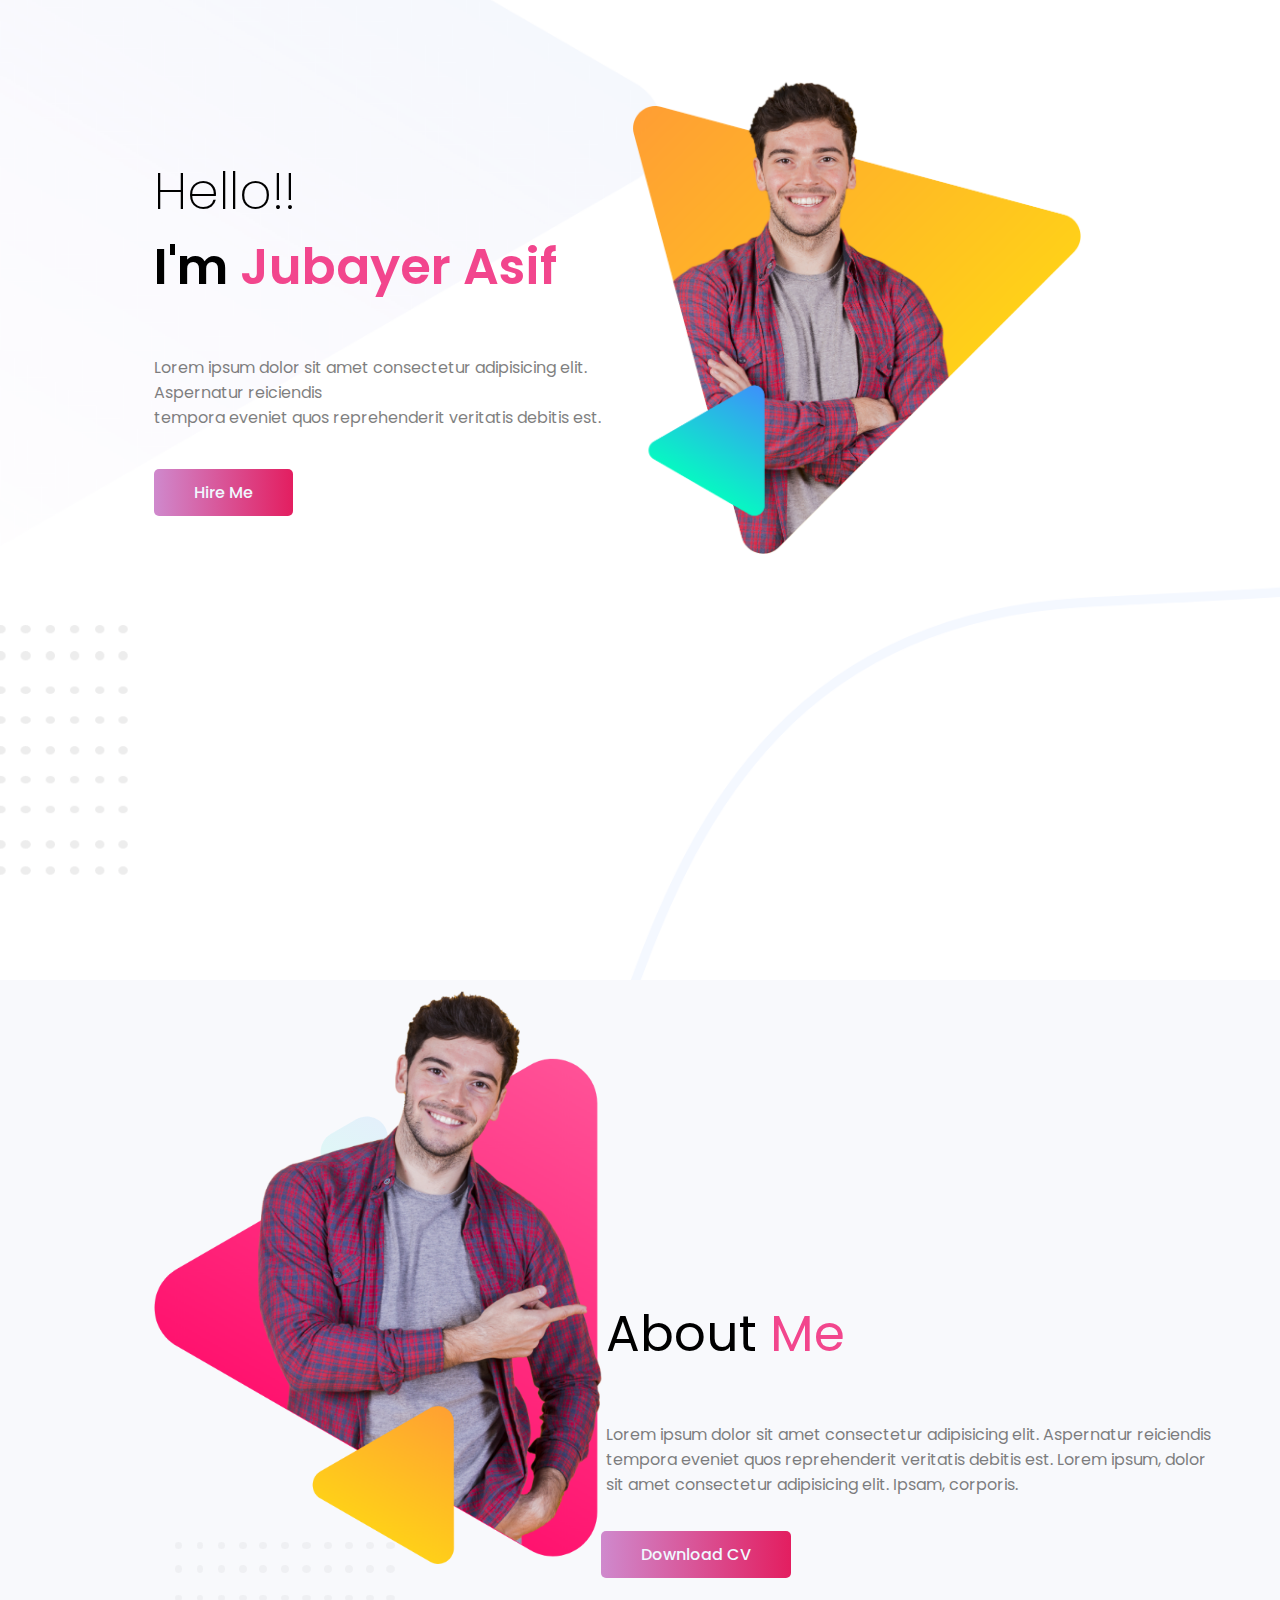
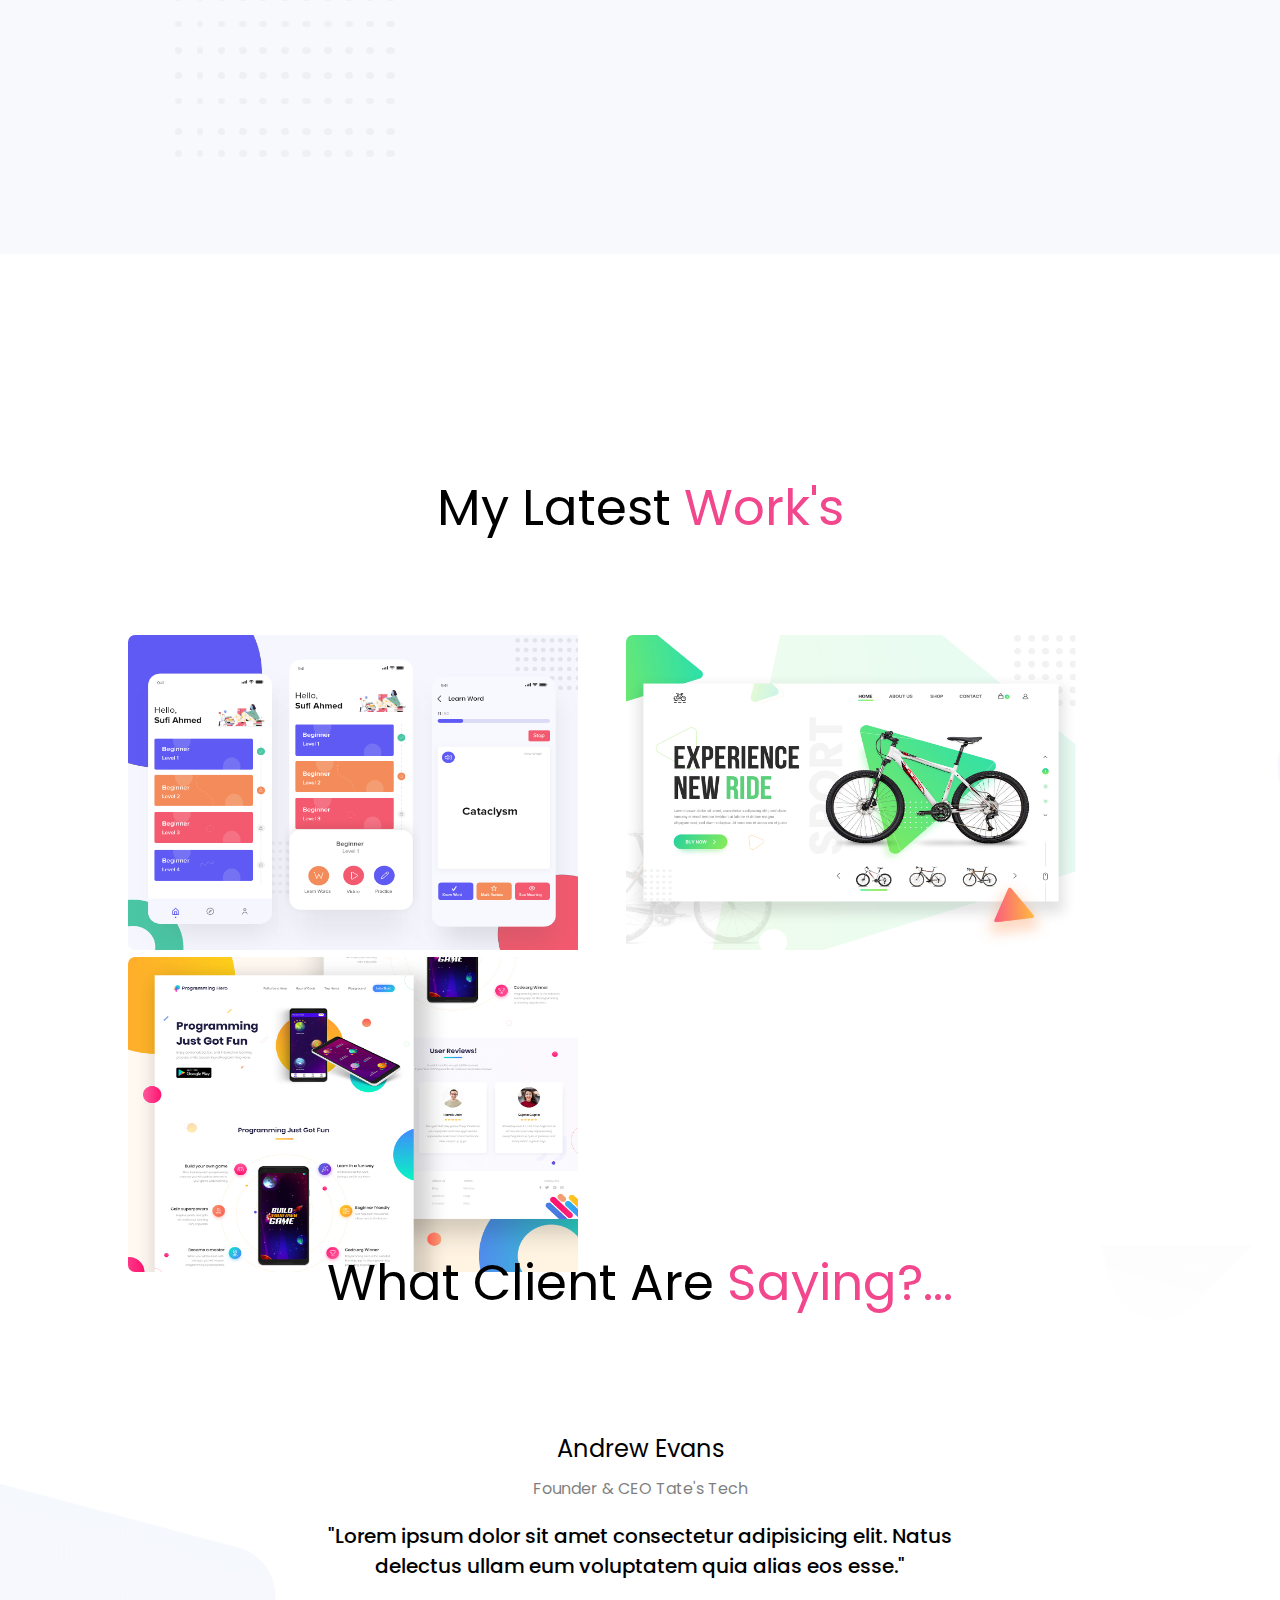
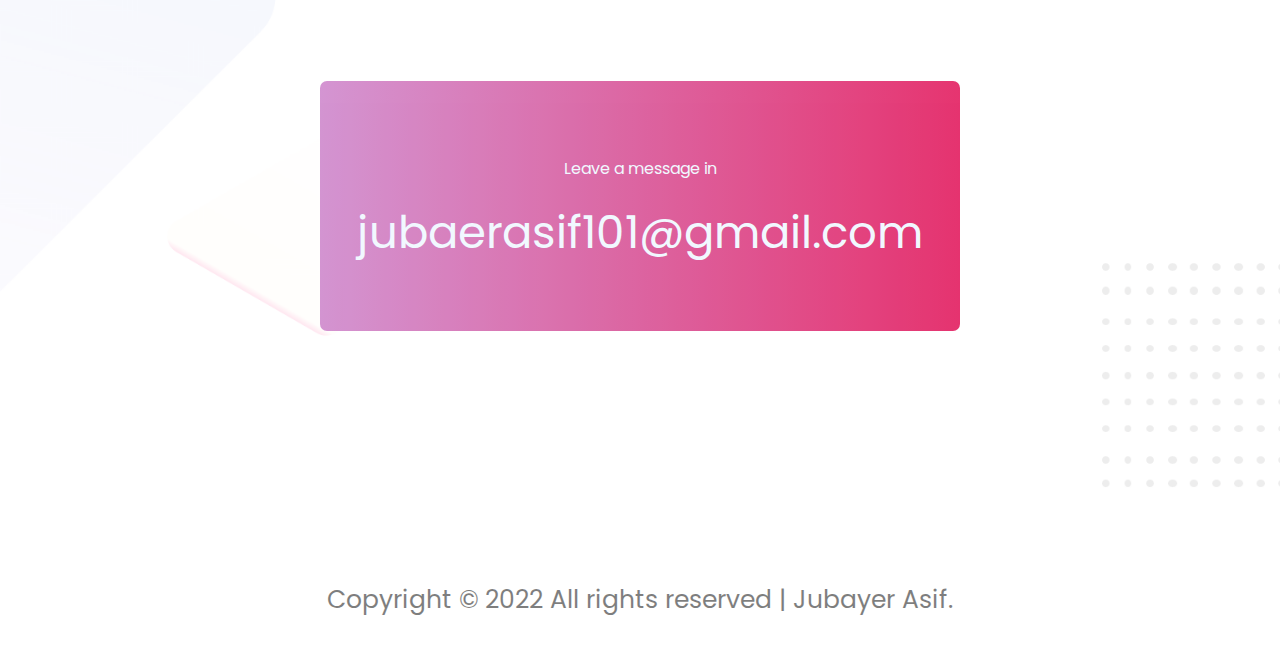
==== commit b3fdd277: "Bug-Fixed" ====
--- a/index.html
+++ b/index.html
@@ -13,6 +13,7 @@
   <title>Portfolio</title>
 </head>
 <body>
+  <!--Top Section-->
   <section class="top-banner">
     <div class="half-width">
         <h1 style="font-size: 50px; font-weight: 200;">Hello!!</h1>
@@ -28,6 +29,7 @@
     </div>
   </section>
 
+  <!--About Section-->
   <section class="about-section">
     <div class="half-width" style="margin-top: -15px;">
       <img src="assets\img\max_dream.png" alt="">
@@ -43,6 +45,7 @@
     </div>
   </section>
 
+  <!--Previous Work Section-->
   <section class="work-section">
     <h1 style="font-size: 50px; font-weight: 400; text-align: center; margin-top: 7%;">My Latest <span style="color: #f2468d;"> Work's</span></p></h1>
     <div class="box">
@@ -52,22 +55,17 @@
     </div>
   </section>
 
+  <!--Footer-->
   <footer style="text-align: center;">
     <h1 style="font-size: 50px; font-weight: 400;margin-top: 125px;">What Client Are <span style="color: #f2468d;"> Saying?...</span></p> </h1>
     <h2 style="font-weight: 400;margin-top: 110px;">Andrew Evans</h2>
     <p style="opacity: 50%; margin-top: -10px; font-weight: 400;">Founder & CEO Tate's Tech</p>
     <p style="font-size: 20px; font-weight: 500; margin-bottom: 100px;">"Lorem ipsum dolor sit amet consectetur adipisicing elit. Natus <br> delectus ullam eum voluptatem quia alias eos esse."</p>
-
     <div class="message-box">
-      <p style="margin-top: 25px;">Leave a message in the</p>
+      <p style="margin-top: 25px;">Leave a message in</p>
       <p style="font-size: 45px; margin-top: 18px;">jubaerasif101@gmail.com</p>
     </div>
-
     <p style="opacity: 50%; margin-top: 250px; font-size: 25px;">Copyright © 2022 All rights reserved | Jubayer Asif.</p>
   </footer>
-
-
-
-  
 </body>
 </html>--- a/assets/css/style.css
+++ b/assets/css/style.css
@@ -3,6 +3,7 @@
 This file contains the styling for the actual theme, this
 is the file you need to edit to change the look of the
 theme.
+Image File Owner @programing-hero
 ---------------------------------------------------- */
 
 /*--- Fonts --- */
@@ -10,35 +11,35 @@
 
 /*--- Main CSS --- */
 body{
-    /* margin: 0; */
+    margin: 0;
     font-family: 'Poppins', sans-serif;
 }
-
-.top-banner{
+.top-banner
+{
     background-image: url("../img/header-bg.png");
     background-repeat: no-repeat;
     margin-top: -20px;
-    /* width: 100vh; */
     background-size: cover;
     height: 1000px;
     padding: 0;
-    
 } 
-.half-width{
+.half-width
+{
     width: 35%;
     float: left;
     margin-left: 10%;
     padding: 2%;
     margin-top: 9%;
 }
-.half-width img{
+.half-width img
+{
     width: 100%;
 }
-.half-width > .btn > a{
+.half-width > .btn > a
+{
     text-decoration: none;
     padding: 12px 40px;
     background:linear-gradient(90deg, rgba(207, 137, 205, 1) 0%, rgba(227, 30, 96, 1) 100%);
-
     border-radius: 5px;
     -webkit-border-radius: 5px;
     -moz-border-radius: 5px;
@@ -47,25 +48,30 @@
     color: aliceblue;
     font-weight: 500;
 }
-.half-width > .btn{
+.half-width > .btn
+{
     margin-top: 50px;
 }
-.about-section{
+.about-section
+{
     background-image: url("../img/biography-bg.png");
     height: 1000px;
     padding: 0;
     background-repeat: no-repeat;
 }
-.work-section{
+.work-section
+{
     background-image: url("../img/latest-work-bg.png");
     height: 650px ;
 }
-.box{
+.box
+{
     margin-left: 10%;
     padding-right: 5%;
     margin-top: 7%;
 }
-.work-section> .box > img{
+.work-section> .box > img
+{
     width: 450px;
     height: 315px;
     padding-right: 4%;
@@ -76,7 +82,8 @@
     -ms-border-radius: 7px;
     -o-border-radius: 7px;
 }
-footer{
+footer
+{
     background-image: url("../img/footer-bg.png");
     height: 1000px;
     padding: 0;
@@ -85,7 +92,8 @@
     background-repeat: no-repeat;
 }
 
-.message-box{
+.message-box
+{
     background:linear-gradient(90deg, rgba(207, 137, 205, 1) 0%, rgba(227, 30, 96, 1) 100%);
     border-radius: 7px;
     -webkit-border-radius: 7px;
@@ -104,4 +112,4 @@
 
 
 /* Thanks for watching */
-/* 23/12/2022 */+/* 24/12/2022 */